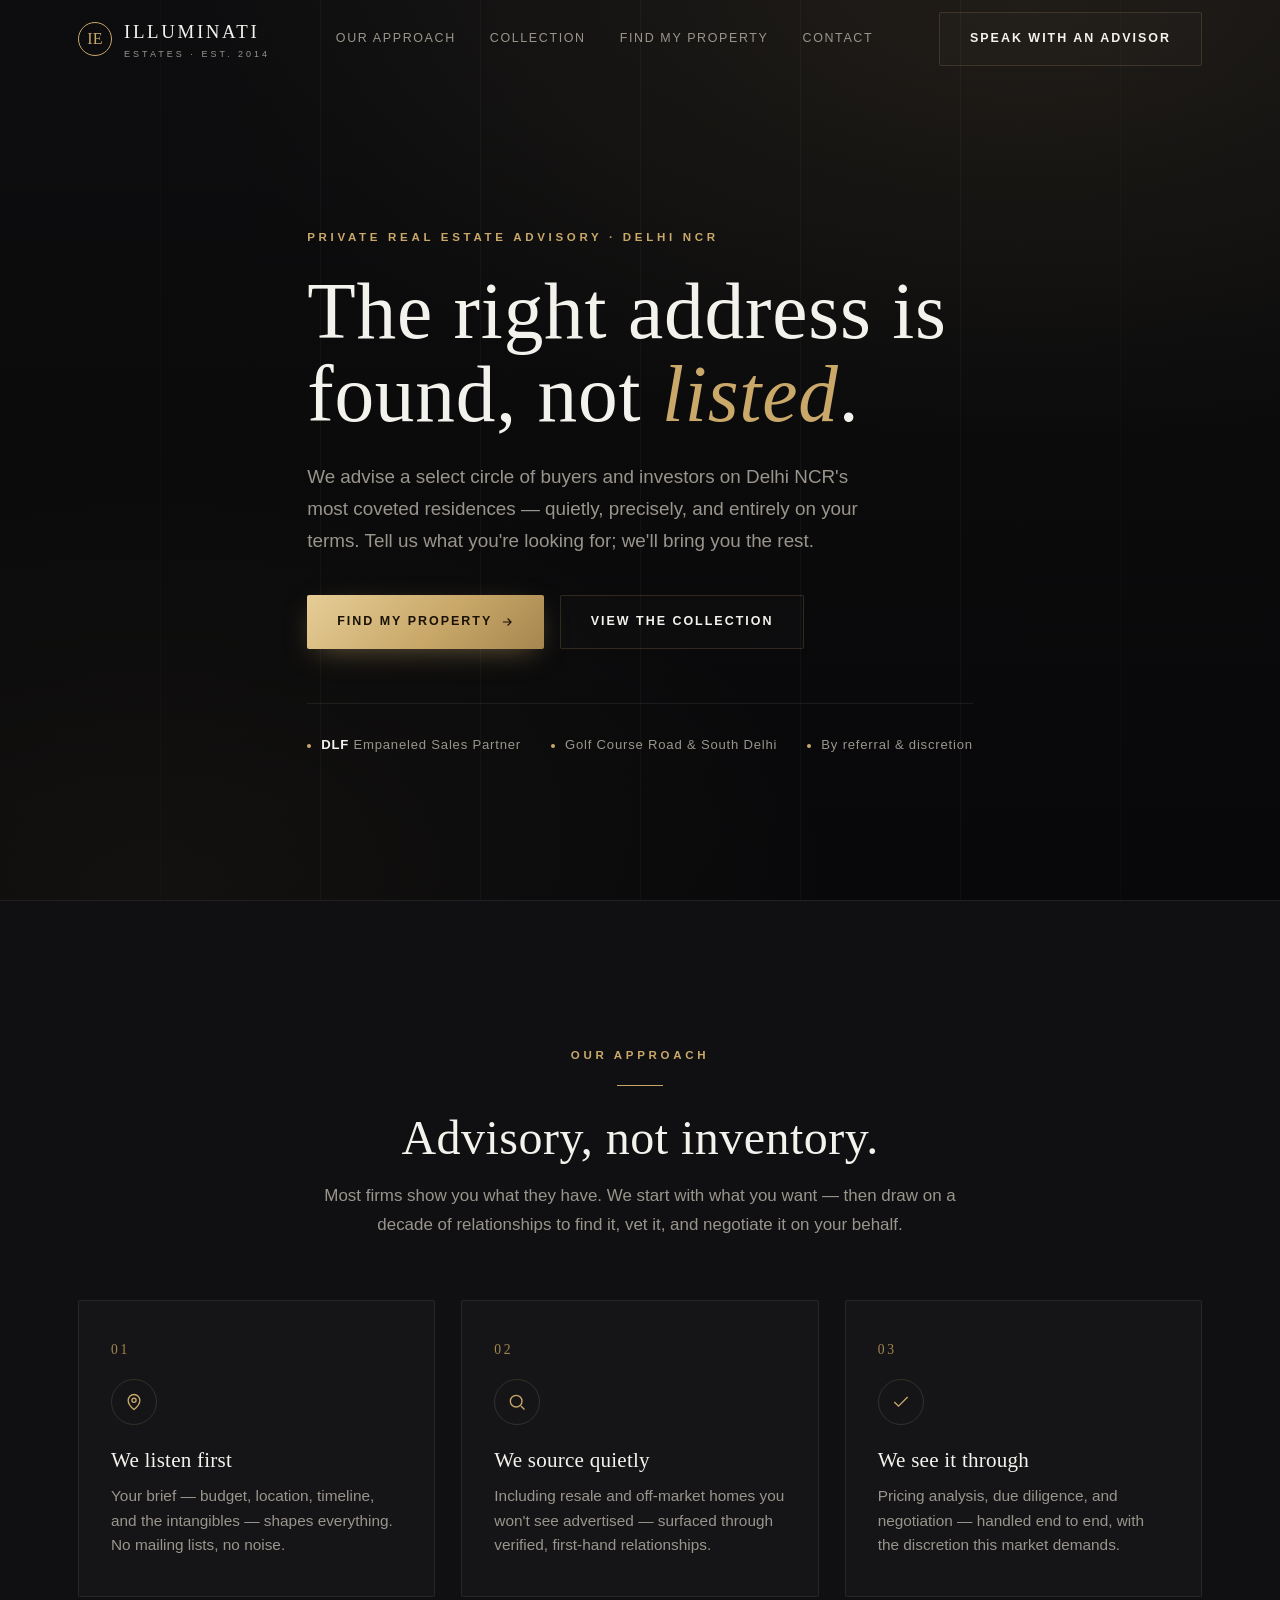
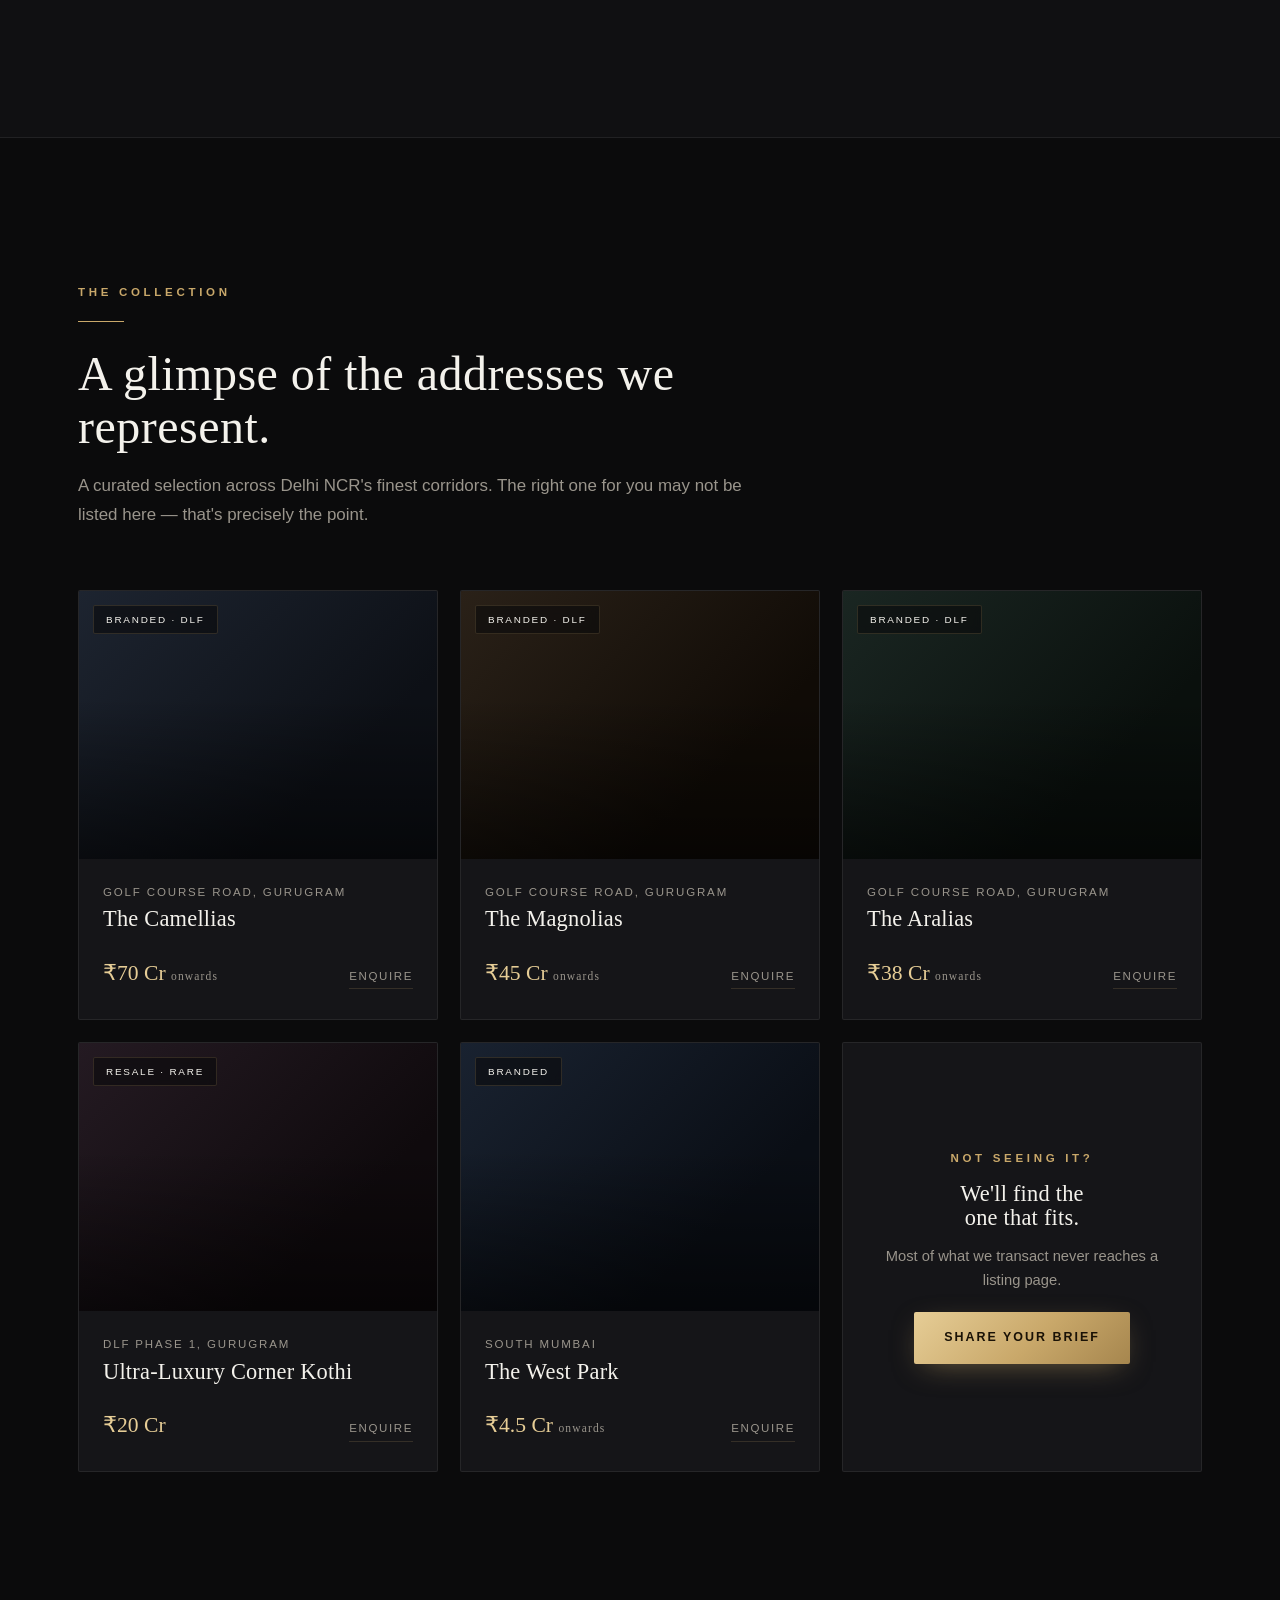
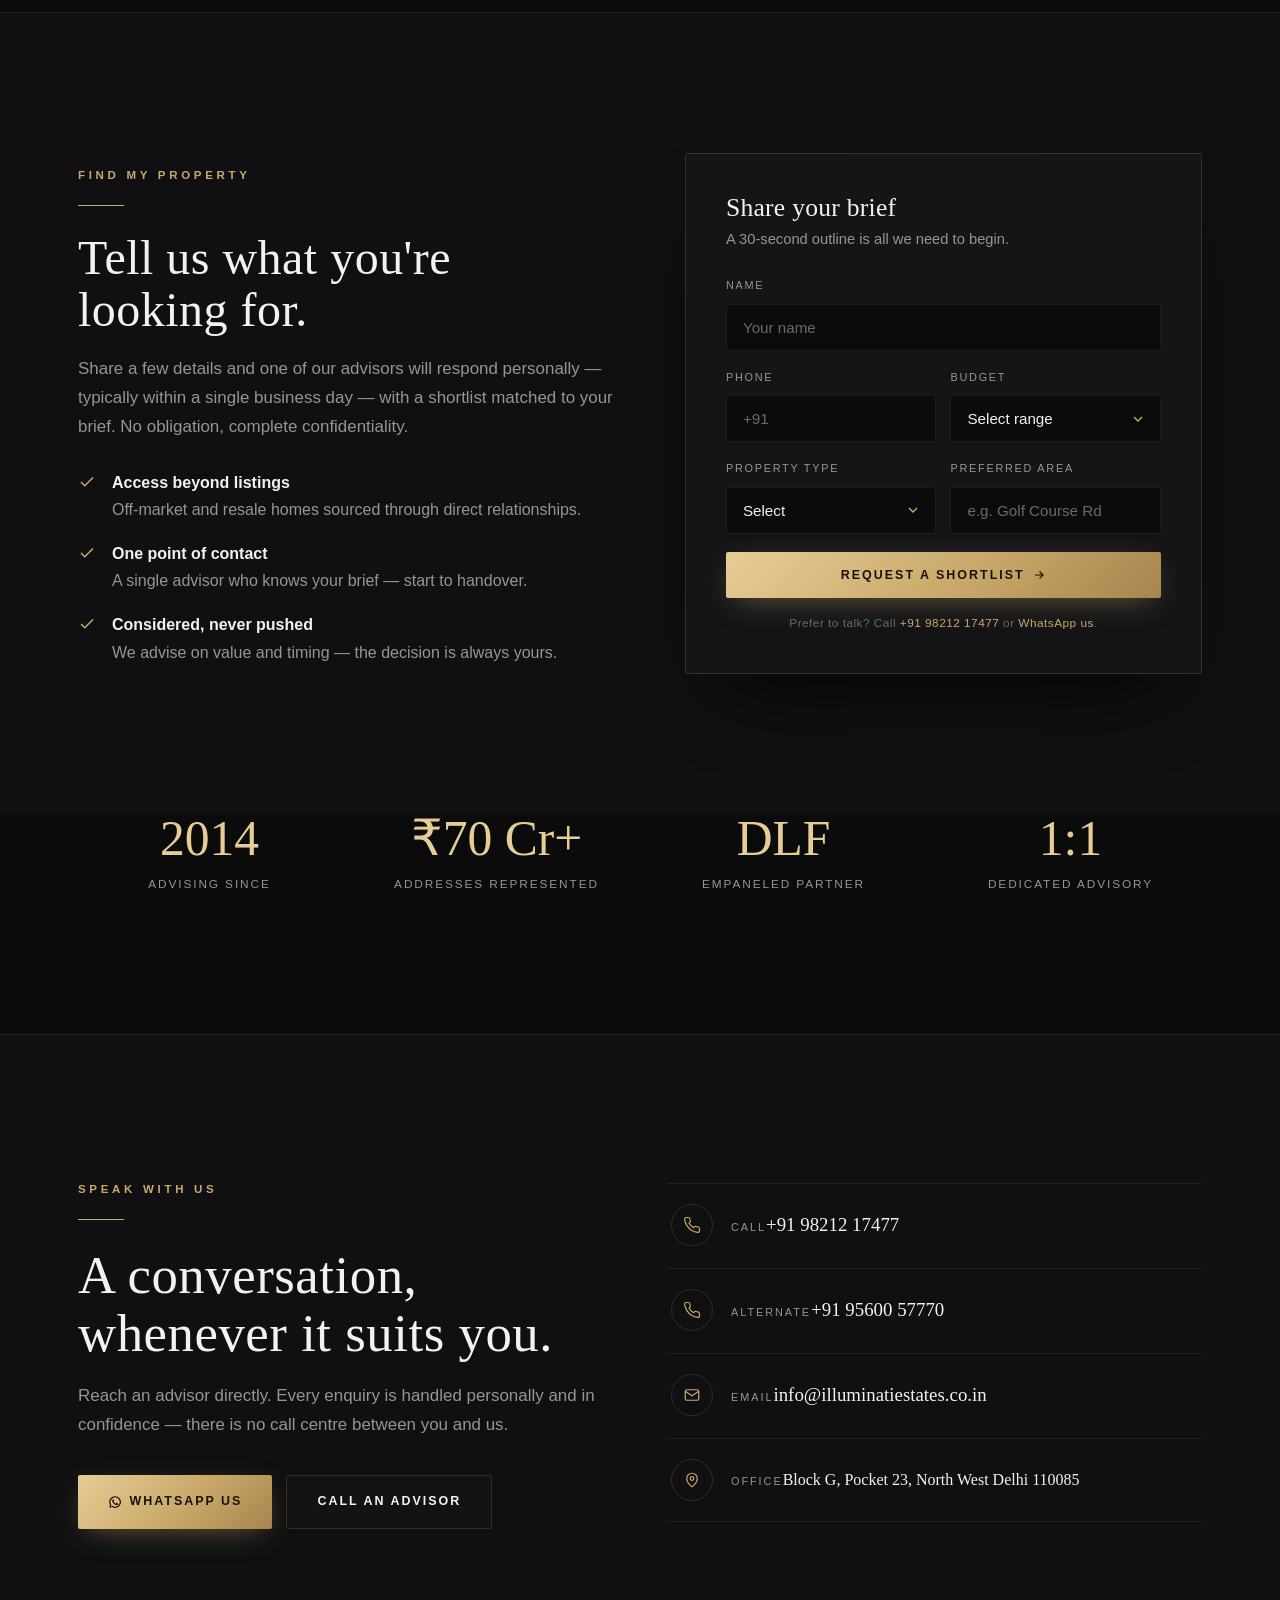
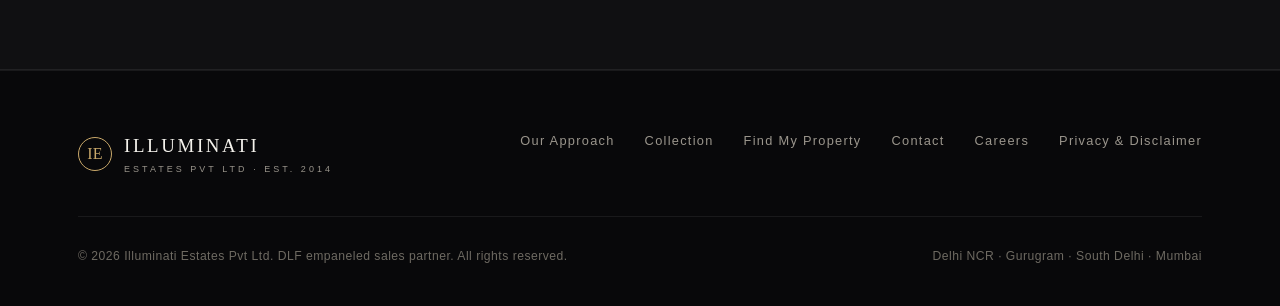
==== index.html @ c5c4e124 "Redesign: dark cinematic single-page site for Illuminati Estates Fast-loading static site (inlined C" ====
<!DOCTYPE html>
<html lang="en">
<head>
<meta charset="UTF-8" />
<meta name="viewport" content="width=device-width, initial-scale=1.0" />
<title>Illuminati Estates — Luxury Real Estate Advisory, Delhi NCR</title>
<meta name="description" content="A discreet, relationship-led advisory for Delhi NCR's finest addresses. We find the right property for a select few — Golf Course Road, DLF Magnolias, Camellias, Aralias and beyond." />
<meta name="theme-color" content="#0B0B0C" />

<!-- ============================================================
     PERFORMANCE NOTES
     - All CSS is inlined below: zero render-blocking requests.
     - No web fonts: an elegant system serif/sans stack loads instantly.
     - No image files: cinematic visuals are pure CSS gradients.
       Swap these for optimised .webp photos later if desired.
     - ~3kb of progressive-enhancement JS at the very end.
     ============================================================ -->

<style>
  /* ---------- Design tokens ---------- */
  :root{
    --bg:#0B0B0C;
    --bg-2:#101012;
    --surface:#151518;
    --surface-2:#1B1B1F;
    --line:rgba(201,168,106,.18);
    --line-soft:rgba(255,255,255,.07);
    --gold:#C9A86A;
    --gold-bright:#E6CD96;
    --gold-deep:#A6864E;
    --ink:#F4F2EC;
    --muted:#9A958C;
    --muted-2:#6E6A62;
    --serif:"Iowan Old Style","Palatino Linotype","Book Antiqua",Palatino,Georgia,"Times New Roman",serif;
    --sans:-apple-system,BlinkMacSystemFont,"Segoe UI",Roboto,Helvetica,Arial,sans-serif;
    --max:1180px;
    --r:2px;
  }

  /* ---------- Reset ---------- */
  *,*::before,*::after{box-sizing:border-box;margin:0;padding:0}
  html{scroll-behavior:smooth}
  body{
    background:var(--bg);
    color:var(--ink);
    font-family:var(--sans);
    font-size:16px;
    line-height:1.6;
    -webkit-font-smoothing:antialiased;
    text-rendering:optimizeLegibility;
    overflow-x:hidden;
  }
  img{max-width:100%;display:block}
  a{color:inherit;text-decoration:none}
  button{font-family:inherit;cursor:pointer;border:none;background:none;color:inherit}
  ::selection{background:var(--gold);color:#000}

  /* ---------- Typography ---------- */
  h1,h2,h3,.serif{font-family:var(--serif);font-weight:400;letter-spacing:.01em;line-height:1.1}
  .eyebrow{
    font-family:var(--sans);
    font-size:.72rem;
    letter-spacing:.32em;
    text-transform:uppercase;
    color:var(--gold);
    font-weight:600;
  }
  .lede{color:var(--muted);font-size:1.06rem;line-height:1.7}

  /* ---------- Layout ---------- */
  .wrap{max-width:var(--max);margin:0 auto;padding:0 28px}
  section{position:relative}
  .pad{padding:clamp(72px,11vw,140px) 0}
  .center{text-align:center}
  .divider{width:46px;height:1px;background:var(--gold);margin:18px 0 26px}
  .center .divider{margin-left:auto;margin-right:auto}

  /* ---------- Buttons ---------- */
  .btn{
    display:inline-flex;align-items:center;gap:.6em;
    font-family:var(--sans);font-size:.78rem;font-weight:600;
    letter-spacing:.16em;text-transform:uppercase;
    padding:16px 30px;border-radius:var(--r);
    transition:transform .25s ease,background .25s ease,color .25s ease,border-color .25s ease,box-shadow .25s ease;
    white-space:nowrap;
  }
  .btn svg{width:14px;height:14px;flex:none}
  .btn-primary{
    background:linear-gradient(135deg,var(--gold-bright),var(--gold) 55%,var(--gold-deep));
    color:#1A1206;
    box-shadow:0 8px 30px -10px rgba(201,168,106,.55);
  }
  .btn-primary:hover{transform:translateY(-2px);box-shadow:0 14px 38px -10px rgba(201,168,106,.7)}
  .btn-ghost{
    color:var(--ink);border:1px solid var(--line);
    background:rgba(255,255,255,.015);
  }
  .btn-ghost:hover{border-color:var(--gold);color:var(--gold-bright);transform:translateY(-2px)}
  .btn-block{width:100%;justify-content:center}

  /* ---------- Header ---------- */
  header{
    position:fixed;top:0;left:0;right:0;z-index:50;
    transition:background .35s ease,border-color .35s ease,backdrop-filter .35s;
    border-bottom:1px solid transparent;
  }
  header.scrolled{
    background:rgba(11,11,12,.82);
    backdrop-filter:saturate(140%) blur(14px);
    -webkit-backdrop-filter:saturate(140%) blur(14px);
    border-bottom:1px solid var(--line-soft);
  }
  .nav{display:flex;align-items:center;justify-content:space-between;height:78px}
  .brand{display:flex;align-items:center;gap:12px;letter-spacing:.02em}
  .brand .mark{
    width:34px;height:34px;border:1px solid var(--gold);
    display:grid;place-items:center;border-radius:50%;
    font-family:var(--serif);color:var(--gold);font-size:1rem;flex:none;
  }
  .brand b{font-family:var(--serif);font-weight:400;font-size:1.18rem;letter-spacing:.14em}
  .brand small{display:block;font-family:var(--sans);font-size:.56rem;letter-spacing:.34em;color:var(--muted);text-transform:uppercase}
  .nav-links{display:flex;align-items:center;gap:34px}
  .nav-links a{
    font-size:.78rem;letter-spacing:.13em;text-transform:uppercase;color:var(--muted);
    transition:color .2s;position:relative;
  }
  .nav-links a:hover{color:var(--ink)}
  .nav-links a::after{content:"";position:absolute;left:0;bottom:-6px;height:1px;width:0;background:var(--gold);transition:width .25s}
  .nav-links a:hover::after{width:100%}
  .nav-cta{display:flex;align-items:center;gap:18px}
  .burger{display:none;width:30px;height:20px;position:relative}
  .burger span{position:absolute;left:0;height:1.5px;width:100%;background:var(--ink);transition:.3s}
  .burger span:nth-child(1){top:0}
  .burger span:nth-child(2){top:9px}
  .burger span:nth-child(3){top:18px}
  body.menu-open .burger span:nth-child(1){top:9px;transform:rotate(45deg)}
  body.menu-open .burger span:nth-child(2){opacity:0}
  body.menu-open .burger span:nth-child(3){top:9px;transform:rotate(-45deg)}

  /* ---------- Hero ---------- */
  .hero{
    min-height:100vh;display:flex;align-items:center;
    padding-top:78px;position:relative;overflow:hidden;
  }
  .hero-bg{
    position:absolute;inset:0;z-index:0;
    background:
      radial-gradient(120% 90% at 80% 0%,rgba(201,168,106,.10),transparent 55%),
      radial-gradient(90% 80% at 12% 100%,rgba(201,168,106,.06),transparent 60%),
      linear-gradient(180deg,#0d0d0f 0%,#0b0b0c 45%,#08080a 100%);
  }
  /* faint architectural line texture */
  .hero-bg::after{
    content:"";position:absolute;inset:0;opacity:.5;
    background-image:linear-gradient(90deg,var(--line-soft) 1px,transparent 1px);
    background-size:min(20vw,160px) 100%;
    -webkit-mask-image:linear-gradient(90deg,transparent,#000 25%,#000 75%,transparent);
            mask-image:linear-gradient(90deg,transparent,#000 25%,#000 75%,transparent);
  }
  .hero-inner{position:relative;z-index:1;max-width:840px}
  .hero h1{
    font-size:clamp(2.7rem,6.2vw,5.1rem);
    line-height:1.04;margin:22px 0 0;
  }
  .hero h1 em{font-style:italic;color:var(--gold)}
  .hero .lede{margin:26px 0 38px;max-width:560px;font-size:clamp(1rem,1.6vw,1.18rem)}
  .hero-actions{display:flex;gap:16px;flex-wrap:wrap}
  .hero-trust{
    display:flex;gap:30px;flex-wrap:wrap;align-items:center;
    margin-top:54px;padding-top:30px;border-top:1px solid var(--line-soft);
    color:var(--muted);font-size:.82rem;letter-spacing:.06em;
  }
  .hero-trust b{color:var(--ink);font-weight:600}
  .hero-trust .dot{width:4px;height:4px;border-radius:50%;background:var(--gold);display:inline-block;margin-right:10px;vertical-align:middle}

  /* ---------- Section heading ---------- */
  .head{max-width:680px;margin-bottom:60px}
  .center.head{margin-left:auto;margin-right:auto}
  .head h2{font-size:clamp(2rem,4vw,3rem);margin-top:14px}
  .head .lede{margin-top:18px}

  /* ---------- Approach ---------- */
  .approach{background:var(--bg-2);border-top:1px solid var(--line-soft);border-bottom:1px solid var(--line-soft)}
  .grid-3{display:grid;grid-template-columns:repeat(3,1fr);gap:26px}
  .card{
    background:var(--surface);border:1px solid var(--line-soft);
    border-radius:var(--r);padding:38px 32px;
    transition:transform .35s ease,border-color .35s ease,background .35s ease;
  }
  .card:hover{transform:translateY(-4px);border-color:var(--line);background:var(--surface-2)}
  .card .ico{
    width:46px;height:46px;border:1px solid var(--line);border-radius:50%;
    display:grid;place-items:center;color:var(--gold);margin-bottom:24px;
  }
  .card .ico svg{width:20px;height:20px}
  .card h3{font-size:1.32rem;margin-bottom:12px}
  .card p{color:var(--muted);font-size:.96rem}
  .card .step{font-family:var(--serif);font-size:.85rem;color:var(--gold-deep);letter-spacing:.2em;display:block;margin-bottom:18px}

  /* ---------- Featured properties ---------- */
  .grid-props{display:grid;grid-template-columns:repeat(3,1fr);gap:22px}
  .prop{
    position:relative;border:1px solid var(--line-soft);border-radius:var(--r);
    overflow:hidden;background:var(--surface);
    transition:transform .4s ease,border-color .4s ease,box-shadow .4s ease;
    display:flex;flex-direction:column;
  }
  .prop:hover{transform:translateY(-5px);border-color:var(--line);box-shadow:0 30px 60px -30px rgba(0,0,0,.8)}
  .prop-img{
    aspect-ratio:4/3;position:relative;overflow:hidden;
  }
  .prop-img .ph{position:absolute;inset:0;transition:transform .6s ease}
  .prop:hover .prop-img .ph{transform:scale(1.05)}
  /* distinct cinematic gradient per card */
  .ph-1{background:linear-gradient(135deg,#1d2430,#0d1016 70%),radial-gradient(circle at 70% 20%,rgba(201,168,106,.25),transparent 50%)}
  .ph-2{background:linear-gradient(135deg,#2a2118,#100b06 70%)}
  .ph-3{background:linear-gradient(135deg,#1a2622,#0a100d 70%)}
  .ph-4{background:linear-gradient(135deg,#241a22,#0f0a0d 70%)}
  .ph-5{background:linear-gradient(135deg,#192230,#0a0e15 70%)}
  .prop-img::after{
    content:"";position:absolute;inset:0;
    background:linear-gradient(180deg,transparent 40%,rgba(0,0,0,.55));
  }
  .prop-tag{
    position:absolute;top:14px;left:14px;z-index:2;
    font-size:.62rem;letter-spacing:.18em;text-transform:uppercase;
    color:var(--ink);background:rgba(11,11,12,.6);
    border:1px solid var(--line);padding:6px 12px;border-radius:var(--r);
    backdrop-filter:blur(4px);
  }
  .prop-body{padding:24px 24px 28px;display:flex;flex-direction:column;gap:6px;flex:1}
  .prop-loc{font-size:.72rem;letter-spacing:.16em;text-transform:uppercase;color:var(--muted)}
  .prop h3{font-size:1.4rem}
  .prop-price{margin-top:auto;padding-top:18px;display:flex;align-items:baseline;justify-content:space-between;gap:10px}
  .prop-price .amt{font-family:var(--serif);color:var(--gold-bright);font-size:1.35rem}
  .prop-price .amt span{font-size:.72rem;color:var(--muted);letter-spacing:.1em}
  .prop-price a{font-size:.72rem;letter-spacing:.14em;text-transform:uppercase;color:var(--muted);border-bottom:1px solid var(--line);padding-bottom:3px;transition:color .2s,border-color .2s}
  .prop-price a:hover{color:var(--gold-bright);border-color:var(--gold)}
  .props-foot{margin-top:48px;text-align:center}

  /* ---------- Bespoke / Find my property ---------- */
  .bespoke{background:var(--bg-2);border-top:1px solid var(--line-soft)}
  .bespoke-grid{display:grid;grid-template-columns:1.05fr 1fr;gap:64px;align-items:center}
  .bespoke ul{list-style:none;margin-top:28px;display:flex;flex-direction:column;gap:18px}
  .bespoke li{display:flex;gap:16px;align-items:flex-start;color:var(--muted)}
  .bespoke li b{color:var(--ink);font-weight:600;display:block;font-size:1rem;margin-bottom:2px}
  .bespoke li .tick{color:var(--gold);flex:none;margin-top:3px}
  .bespoke li .tick svg{width:18px;height:18px}

  .brief{
    background:var(--surface);border:1px solid var(--line);
    border-radius:var(--r);padding:40px;
    box-shadow:0 40px 80px -40px rgba(0,0,0,.9);
  }
  .brief h3{font-size:1.6rem;margin-bottom:6px}
  .brief p.sub{color:var(--muted);font-size:.92rem;margin-bottom:26px}
  .field{margin-bottom:18px}
  .field label{display:block;font-size:.68rem;letter-spacing:.16em;text-transform:uppercase;color:var(--muted);margin-bottom:9px}
  .field input,.field select{
    width:100%;background:var(--bg);border:1px solid var(--line-soft);
    border-radius:var(--r);padding:14px 16px;color:var(--ink);font-family:var(--sans);font-size:.95rem;
    transition:border-color .2s,background .2s;
  }
  .field input::placeholder{color:var(--muted-2)}
  .field input:focus,.field select:focus{outline:none;border-color:var(--gold);background:var(--bg-2)}
  .field select{appearance:none;background-image:url("data:image/svg+xml,%3Csvg xmlns='http://www.w3.org/2000/svg' width='12' height='12' viewBox='0 0 12 12'%3E%3Cpath d='M2 4l4 4 4-4' stroke='%23C9A86A' stroke-width='1.4' fill='none'/%3E%3C/svg%3E");background-repeat:no-repeat;background-position:right 16px center}
  .field-row{display:grid;grid-template-columns:1fr 1fr;gap:14px}
  .brief .fine{font-size:.74rem;color:var(--muted-2);margin-top:16px;text-align:center;letter-spacing:.04em}

  /* ---------- Stats strip ---------- */
  .stats{display:grid;grid-template-columns:repeat(4,1fr);gap:24px;text-align:center}
  .stat .n{font-family:var(--serif);font-size:clamp(2.2rem,4vw,3.1rem);color:var(--gold-bright);line-height:1}
  .stat .l{display:block;margin-top:12px;font-size:.74rem;letter-spacing:.16em;text-transform:uppercase;color:var(--muted)}

  /* ---------- Contact ---------- */
  .contact-grid{display:grid;grid-template-columns:1fr 1fr;gap:54px;align-items:center}
  .contact h2{font-size:clamp(2.1rem,4.4vw,3.3rem);margin-top:14px}
  .contact .lede{margin:20px 0 34px}
  .ch-list{display:flex;flex-direction:column;gap:2px}
  .ch{
    display:flex;align-items:center;gap:18px;padding:20px 4px;
    border-top:1px solid var(--line-soft);transition:padding .25s;
  }
  .ch:last-child{border-bottom:1px solid var(--line-soft)}
  .ch:hover{padding-left:12px}
  .ch .ci{width:42px;height:42px;border:1px solid var(--line);border-radius:50%;display:grid;place-items:center;color:var(--gold);flex:none}
  .ch .ci svg{width:18px;height:18px}
  .ch .lbl{font-size:.68rem;letter-spacing:.18em;text-transform:uppercase;color:var(--muted)}
  .ch .val{font-family:var(--serif);font-size:1.18rem;color:var(--ink)}
  .ch:hover .val{color:var(--gold-bright)}
  .contact-actions{display:flex;gap:14px;flex-wrap:wrap;margin-top:36px}

  /* ---------- Footer ---------- */
  footer{background:#08080a;border-top:1px solid var(--line-soft);padding:60px 0 40px}
  .foot-top{display:flex;justify-content:space-between;gap:40px;flex-wrap:wrap;padding-bottom:40px;border-bottom:1px solid var(--line-soft)}
  .foot-links{display:flex;gap:30px;flex-wrap:wrap}
  .foot-links a{font-size:.8rem;letter-spacing:.1em;color:var(--muted);transition:color .2s}
  .foot-links a:hover{color:var(--gold-bright)}
  .foot-bottom{display:flex;justify-content:space-between;gap:20px;flex-wrap:wrap;margin-top:30px;color:var(--muted-2);font-size:.76rem;letter-spacing:.04em}
  .foot-bottom a:hover{color:var(--gold)}

  /* ---------- Reveal animation (progressive enhancement) ---------- */
  .reveal{opacity:0;transform:translateY(22px);transition:opacity .8s ease,transform .8s ease}
  .reveal.in{opacity:1;transform:none}
  @media (prefers-reduced-motion:reduce){
    .reveal{opacity:1;transform:none;transition:none}
    html{scroll-behavior:auto}
  }

  /* ---------- Mobile nav panel ---------- */
  .mobile-panel{
    position:fixed;inset:0;z-index:45;background:rgba(8,8,10,.97);
    backdrop-filter:blur(10px);display:flex;flex-direction:column;
    justify-content:center;align-items:center;gap:8px;
    opacity:0;pointer-events:none;transition:opacity .3s;
  }
  body.menu-open .mobile-panel{opacity:1;pointer-events:auto}
  .mobile-panel a{font-family:var(--serif);font-size:1.7rem;color:var(--ink);padding:12px}
  .mobile-panel a:hover{color:var(--gold-bright)}
  .mobile-panel .btn{margin-top:20px}

  /* ---------- Responsive ---------- */
  @media (max-width:960px){
    .grid-3{grid-template-columns:1fr 1fr}
    .grid-props{grid-template-columns:1fr 1fr}
    .bespoke-grid{grid-template-columns:1fr;gap:44px}
    .contact-grid{grid-template-columns:1fr;gap:40px}
    .stats{grid-template-columns:1fr 1fr;gap:40px 24px}
  }
  @media (max-width:680px){
    .nav-links{display:none}
    .nav-cta .btn-ghost{display:none}
    .burger{display:block}
    .grid-3{grid-template-columns:1fr}
    .grid-props{grid-template-columns:1fr}
    .field-row{grid-template-columns:1fr}
    .brief{padding:30px 24px}
    .wrap{padding:0 22px}
    .hero-trust{gap:14px 26px}
  }
</style>
</head>
<body>

<!-- ===================== HEADER ===================== -->
<header id="site-header">
  <div class="wrap nav">
    <a href="#top" class="brand" aria-label="Illuminati Estates home">
      <span class="mark serif">IE</span>
      <span>
        <b>ILLUMINATI</b>
        <small>Estates · Est. 2014</small>
      </span>
    </a>

    <nav class="nav-links" aria-label="Primary">
      <a href="#approach">Our Approach</a>
      <a href="#properties">Collection</a>
      <a href="#bespoke">Find My Property</a>
      <a href="#contact">Contact</a>
    </nav>

    <div class="nav-cta">
      <!-- HYPERLINK LATER: phone -->
      <a href="tel:+919821217477" class="btn btn-ghost">Speak with an Advisor</a>
      <button class="burger" id="burger" aria-label="Open menu" aria-expanded="false">
        <span></span><span></span><span></span>
      </button>
    </div>
  </div>
</header>

<!-- ===================== MOBILE NAV ===================== -->
<div class="mobile-panel" id="mobilePanel">
  <a href="#approach">Our Approach</a>
  <a href="#properties">Collection</a>
  <a href="#bespoke">Find My Property</a>
  <a href="#contact">Contact</a>
  <a href="tel:+919821217477" class="btn btn-primary">Speak with an Advisor</a>
</div>

<!-- ===================== HERO ===================== -->
<section class="hero" id="top">
  <div class="hero-bg" aria-hidden="true"></div>
  <div class="wrap">
    <div class="hero-inner">
      <span class="eyebrow">Private Real Estate Advisory · Delhi NCR</span>
      <h1>The right address is<br>found, not <em>listed</em>.</h1>
      <p class="lede">
        We advise a select circle of buyers and investors on Delhi NCR's most
        coveted residences — quietly, precisely, and entirely on your terms.
        Tell us what you're looking for; we'll bring you the rest.
      </p>
      <div class="hero-actions">
        <!-- HYPERLINK LATER -->
        <a href="#bespoke" class="btn btn-primary">
          Find My Property
          <svg viewBox="0 0 24 24" fill="none" stroke="currentColor" stroke-width="2"><path d="M5 12h14M13 6l6 6-6 6"/></svg>
        </a>
        <a href="#properties" class="btn btn-ghost">View the Collection</a>
      </div>

      <div class="hero-trust">
        <span><span class="dot"></span><b>DLF</b> Empaneled Sales Partner</span>
        <span><span class="dot"></span>Golf Course Road &amp; South Delhi</span>
        <span><span class="dot"></span>By referral &amp; discretion</span>
      </div>
    </div>
  </div>
</section>

<!-- ===================== APPROACH ===================== -->
<section class="approach pad" id="approach">
  <div class="wrap">
    <div class="head center reveal">
      <span class="eyebrow">Our Approach</span>
      <div class="divider"></div>
      <h2>Advisory, not inventory.</h2>
      <p class="lede">
        Most firms show you what they have. We start with what you want — then
        draw on a decade of relationships to find it, vet it, and negotiate it
        on your behalf.
      </p>
    </div>

    <div class="grid-3">
      <article class="card reveal">
        <span class="step">01</span>
        <div class="ico" aria-hidden="true">
          <svg viewBox="0 0 24 24" fill="none" stroke="currentColor" stroke-width="1.6"><path d="M12 21s-7-5.2-7-11a7 7 0 0114 0c0 5.8-7 11-7 11z"/><circle cx="12" cy="10" r="2.5"/></svg>
        </div>
        <h3>We listen first</h3>
        <p>Your brief — budget, location, timeline, and the intangibles — shapes everything. No mailing lists, no noise.</p>
      </article>

      <article class="card reveal">
        <span class="step">02</span>
        <div class="ico" aria-hidden="true">
          <svg viewBox="0 0 24 24" fill="none" stroke="currentColor" stroke-width="1.6"><circle cx="11" cy="11" r="7"/><path d="M21 21l-4.3-4.3"/></svg>
        </div>
        <h3>We source quietly</h3>
        <p>Including resale and off-market homes you won't see advertised — surfaced through verified, first-hand relationships.</p>
      </article>

      <article class="card reveal">
        <span class="step">03</span>
        <div class="ico" aria-hidden="true">
          <svg viewBox="0 0 24 24" fill="none" stroke="currentColor" stroke-width="1.6"><path d="M20 6L9 17l-5-5"/></svg>
        </div>
        <h3>We see it through</h3>
        <p>Pricing analysis, due diligence, and negotiation — handled end to end, with the discretion this market demands.</p>
      </article>
    </div>
  </div>
</section>

<!-- ===================== FEATURED PROPERTIES ===================== -->
<section class="pad" id="properties">
  <div class="wrap">
    <div class="head reveal">
      <span class="eyebrow">The Collection</span>
      <div class="divider"></div>
      <h2>A glimpse of the addresses we represent.</h2>
      <p class="lede">A curated selection across Delhi NCR's finest corridors. The right one for you may not be listed here — that's precisely the point.</p>
    </div>

    <div class="grid-props">
      <!-- Property 1 -->
      <article class="prop reveal">
        <div class="prop-img"><div class="ph ph-1"></div><span class="prop-tag">Branded · DLF</span></div>
        <div class="prop-body">
          <span class="prop-loc">Golf Course Road, Gurugram</span>
          <h3>The Camellias</h3>
          <div class="prop-price">
            <span class="amt">₹70 Cr <span>onwards</span></span>
            <a href="#bespoke">Enquire</a>
          </div>
        </div>
      </article>

      <!-- Property 2 -->
      <article class="prop reveal">
        <div class="prop-img"><div class="ph ph-2"></div><span class="prop-tag">Branded · DLF</span></div>
        <div class="prop-body">
          <span class="prop-loc">Golf Course Road, Gurugram</span>
          <h3>The Magnolias</h3>
          <div class="prop-price">
            <span class="amt">₹45 Cr <span>onwards</span></span>
            <a href="#bespoke">Enquire</a>
          </div>
        </div>
      </article>

      <!-- Property 3 -->
      <article class="prop reveal">
        <div class="prop-img"><div class="ph ph-3"></div><span class="prop-tag">Branded · DLF</span></div>
        <div class="prop-body">
          <span class="prop-loc">Golf Course Road, Gurugram</span>
          <h3>The Aralias</h3>
          <div class="prop-price">
            <span class="amt">₹38 Cr <span>onwards</span></span>
            <a href="#bespoke">Enquire</a>
          </div>
        </div>
      </article>

      <!-- Property 4 -->
      <article class="prop reveal">
        <div class="prop-img"><div class="ph ph-4"></div><span class="prop-tag">Resale · Rare</span></div>
        <div class="prop-body">
          <span class="prop-loc">DLF Phase 1, Gurugram</span>
          <h3>Ultra-Luxury Corner Kothi</h3>
          <div class="prop-price">
            <span class="amt">₹20 Cr</span>
            <a href="#bespoke">Enquire</a>
          </div>
        </div>
      </article>

      <!-- Property 5 -->
      <article class="prop reveal">
        <div class="prop-img"><div class="ph ph-5"></div><span class="prop-tag">Branded</span></div>
        <div class="prop-body">
          <span class="prop-loc">South Mumbai</span>
          <h3>The West Park</h3>
          <div class="prop-price">
            <span class="amt">₹4.5 Cr <span>onwards</span></span>
            <a href="#bespoke">Enquire</a>
          </div>
        </div>
      </article>

      <!-- Bespoke prompt card -->
      <article class="prop reveal" style="justify-content:center">
        <div class="prop-body" style="text-align:center;align-items:center;justify-content:center;gap:14px;padding:44px 28px">
          <span class="eyebrow">Not seeing it?</span>
          <h3 style="max-width:14ch">We'll find the one that fits.</h3>
          <p class="prop-loc" style="text-transform:none;letter-spacing:0;font-size:.92rem;color:var(--muted)">Most of what we transact never reaches a listing page.</p>
          <a href="#bespoke" class="btn btn-primary" style="margin-top:6px">Share Your Brief</a>
        </div>
      </article>
    </div>
  </div>
</section>

<!-- ===================== BESPOKE / FIND MY PROPERTY ===================== -->
<section class="bespoke pad" id="bespoke">
  <div class="wrap">
    <div class="bespoke-grid">
      <div class="reveal">
        <span class="eyebrow">Find My Property</span>
        <div class="divider"></div>
        <h2 style="font-size:clamp(2rem,4vw,3rem)">Tell us what you're<br>looking for.</h2>
        <p class="lede" style="margin-top:18px">
          Share a few details and one of our advisors will respond personally —
          typically within a single business day — with a shortlist matched to
          your brief. No obligation, complete confidentiality.
        </p>
        <ul>
          <li>
            <span class="tick" aria-hidden="true"><svg viewBox="0 0 24 24" fill="none" stroke="currentColor" stroke-width="2"><path d="M20 6L9 17l-5-5"/></svg></span>
            <span><b>Access beyond listings</b>Off-market and resale homes sourced through direct relationships.</span>
          </li>
          <li>
            <span class="tick" aria-hidden="true"><svg viewBox="0 0 24 24" fill="none" stroke="currentColor" stroke-width="2"><path d="M20 6L9 17l-5-5"/></svg></span>
            <span><b>One point of contact</b>A single advisor who knows your brief — start to handover.</span>
          </li>
          <li>
            <span class="tick" aria-hidden="true"><svg viewBox="0 0 24 24" fill="none" stroke="currentColor" stroke-width="2"><path d="M20 6L9 17l-5-5"/></svg></span>
            <span><b>Considered, never pushed</b>We advise on value and timing — the decision is always yours.</span>
          </li>
        </ul>
      </div>

      <!-- Brief form (UI only — wire up submission later) -->
      <form class="brief reveal" id="briefForm" onsubmit="return false;">
        <h3>Share your brief</h3>
        <p class="sub">A 30-second outline is all we need to begin.</p>

        <div class="field">
          <label for="f-name">Name</label>
          <input id="f-name" type="text" placeholder="Your name" autocomplete="name" />
        </div>

        <div class="field-row">
          <div class="field">
            <label for="f-phone">Phone</label>
            <input id="f-phone" type="tel" placeholder="+91" autocomplete="tel" />
          </div>
          <div class="field">
            <label for="f-budget">Budget</label>
            <select id="f-budget">
              <option value="" selected disabled>Select range</option>
              <option>Under ₹5 Cr</option>
              <option>₹5 – 15 Cr</option>
              <option>₹15 – 40 Cr</option>
              <option>₹40 Cr +</option>
            </select>
          </div>
        </div>

        <div class="field-row">
          <div class="field">
            <label for="f-type">Property type</label>
            <select id="f-type">
              <option value="" selected disabled>Select</option>
              <option>Apartment / Penthouse</option>
              <option>Villa / Kothi</option>
              <option>Golf course home</option>
              <option>Investment / Other</option>
            </select>
          </div>
          <div class="field">
            <label for="f-loc">Preferred area</label>
            <input id="f-loc" type="text" placeholder="e.g. Golf Course Rd" />
          </div>
        </div>

        <!-- HYPERLINK / WIRE-UP LATER: form submission or mailto -->
        <button type="submit" class="btn btn-primary btn-block">
          Request a Shortlist
          <svg viewBox="0 0 24 24" fill="none" stroke="currentColor" stroke-width="2"><path d="M5 12h14M13 6l6 6-6 6"/></svg>
        </button>
        <p class="fine">Prefer to talk? Call <a href="tel:+919821217477" style="color:var(--gold)">+91 98212 17477</a> or <a href="https://wa.me/919821217477" style="color:var(--gold)">WhatsApp us</a>.</p>
      </form>
    </div>
  </div>
</section>

<!-- ===================== STATS ===================== -->
<section class="pad" style="padding-top:0">
  <div class="wrap">
    <div class="stats">
      <div class="stat reveal"><span class="n">2014</span><span class="l">Advising since</span></div>
      <div class="stat reveal"><span class="n">₹70 Cr+</span><span class="l">Addresses represented</span></div>
      <div class="stat reveal"><span class="n">DLF</span><span class="l">Empaneled partner</span></div>
      <div class="stat reveal"><span class="n">1:1</span><span class="l">Dedicated advisory</span></div>
    </div>
  </div>
</section>

<!-- ===================== CONTACT ===================== -->
<section class="contact approach pad" id="contact">
  <div class="wrap">
    <div class="contact-grid">
      <div class="reveal">
        <span class="eyebrow">Speak With Us</span>
        <div class="divider"></div>
        <h2>A conversation, whenever it suits you.</h2>
        <p class="lede">
          Reach an advisor directly. Every enquiry is handled personally and in
          confidence — there is no call centre between you and us.
        </p>
        <div class="contact-actions">
          <!-- HYPERLINK LATER -->
          <a href="https://wa.me/919821217477" class="btn btn-primary">
            <svg viewBox="0 0 24 24" fill="currentColor"><path d="M12 2a10 10 0 00-8.6 15l-1.3 4.7 4.8-1.3A10 10 0 1012 2zm0 18a8 8 0 01-4-1.1l-.3-.2-2.8.7.7-2.8-.2-.3A8 8 0 1112 20zm4.4-5.8c-.2-.1-1.4-.7-1.6-.8s-.4-.1-.5.1-.6.8-.8.9-.3.2-.5.1a6.5 6.5 0 01-1.9-1.2 7.2 7.2 0 01-1.3-1.7c-.1-.2 0-.4.1-.5l.4-.4.2-.4v-.4l-.7-1.7c-.2-.5-.4-.4-.5-.4h-.5a.9.9 0 00-.7.3 2.8 2.8 0 00-.9 2.1 4.9 4.9 0 001 2.6 11 11 0 004.3 3.8c.6.3 1.1.4 1.5.5a3.5 3.5 0 001.6.1c.5-.1 1.4-.6 1.6-1.1s.2-1 .1-1.1z"/></svg>
            WhatsApp Us
          </a>
          <a href="tel:+919821217477" class="btn btn-ghost">Call an Advisor</a>
        </div>
      </div>

      <div class="ch-list reveal">
        <!-- HYPERLINK LATER -->
        <a class="ch" href="tel:+919821217477">
          <span class="ci" aria-hidden="true"><svg viewBox="0 0 24 24" fill="none" stroke="currentColor" stroke-width="1.6"><path d="M22 16.9v3a2 2 0 01-2.2 2 19.8 19.8 0 01-8.6-3 19.5 19.5 0 01-6-6 19.8 19.8 0 01-3-8.6A2 2 0 014.1 2h3a2 2 0 012 1.7c.1.9.3 1.8.6 2.7a2 2 0 01-.5 2.1L8.1 9.6a16 16 0 006 6l1.1-1.1a2 2 0 012.1-.5c.9.3 1.8.5 2.7.6a2 2 0 011.7 2z"/></svg></span>
          <span><span class="lbl">Call</span><span class="val">+91 98212 17477</span></span>
        </a>
        <a class="ch" href="tel:+919560057770">
          <span class="ci" aria-hidden="true"><svg viewBox="0 0 24 24" fill="none" stroke="currentColor" stroke-width="1.6"><path d="M22 16.9v3a2 2 0 01-2.2 2 19.8 19.8 0 01-8.6-3 19.5 19.5 0 01-6-6 19.8 19.8 0 01-3-8.6A2 2 0 014.1 2h3a2 2 0 012 1.7c.1.9.3 1.8.6 2.7a2 2 0 01-.5 2.1L8.1 9.6a16 16 0 006 6l1.1-1.1a2 2 0 012.1-.5c.9.3 1.8.5 2.7.6a2 2 0 011.7 2z"/></svg></span>
          <span><span class="lbl">Alternate</span><span class="val">+91 95600 57770</span></span>
        </a>
        <a class="ch" href="mailto:info@illuminatiestates.co.in">
          <span class="ci" aria-hidden="true"><svg viewBox="0 0 24 24" fill="none" stroke="currentColor" stroke-width="1.6"><rect x="3" y="5" width="18" height="14" rx="2"/><path d="M3 7l9 6 9-6"/></svg></span>
          <span><span class="lbl">Email</span><span class="val">info@illuminatiestates.co.in</span></span>
        </a>
        <div class="ch">
          <span class="ci" aria-hidden="true"><svg viewBox="0 0 24 24" fill="none" stroke="currentColor" stroke-width="1.6"><path d="M12 21s-7-5.2-7-11a7 7 0 0114 0c0 5.8-7 11-7 11z"/><circle cx="12" cy="10" r="2.5"/></svg></span>
          <span><span class="lbl">Office</span><span class="val" style="font-size:1rem;line-height:1.5">Block G, Pocket 23, North West Delhi 110085</span></span>
        </div>
      </div>
    </div>
  </div>
</section>

<!-- ===================== FOOTER ===================== -->
<footer>
  <div class="wrap">
    <div class="foot-top">
      <a href="#top" class="brand">
        <span class="mark serif">IE</span>
        <span><b>ILLUMINATI</b><small>Estates Pvt Ltd · Est. 2014</small></span>
      </a>
      <nav class="foot-links" aria-label="Footer">
        <a href="#approach">Our Approach</a>
        <a href="#properties">Collection</a>
        <a href="#bespoke">Find My Property</a>
        <a href="#contact">Contact</a>
        <a href="#">Careers</a>
        <a href="#">Privacy &amp; Disclaimer</a>
      </nav>
    </div>
    <div class="foot-bottom">
      <span>© 2026 Illuminati Estates Pvt Ltd. DLF empaneled sales partner. All rights reserved.</span>
      <span>Delhi NCR · Gurugram · South Delhi · Mumbai</span>
    </div>
  </div>
</footer>

<!-- ===================== PROGRESSIVE-ENHANCEMENT JS (~tiny) ===================== -->
<script>
  // Sticky header background on scroll
  var header = document.getElementById('site-header');
  var onScroll = function(){
    if (window.scrollY > 24) header.classList.add('scrolled');
    else header.classList.remove('scrolled');
  };
  window.addEventListener('scroll', onScroll, {passive:true});
  onScroll();

  // Mobile menu toggle
  var burger = document.getElementById('burger');
  var panel = document.getElementById('mobilePanel');
  var toggle = function(open){
    document.body.classList.toggle('menu-open', open);
    burger.setAttribute('aria-expanded', open ? 'true' : 'false');
  };
  burger.addEventListener('click', function(){
    toggle(!document.body.classList.contains('menu-open'));
  });
  panel.addEventListener('click', function(e){
    if (e.target.tagName === 'A') toggle(false);
  });

  // Reveal on scroll
  if ('IntersectionObserver' in window) {
    var io = new IntersectionObserver(function(entries){
      entries.forEach(function(en){
        if (en.isIntersecting){ en.target.classList.add('in'); io.unobserve(en.target); }
      });
    }, {threshold:0.12, rootMargin:'0px 0px -40px 0px'});
    document.querySelectorAll('.reveal').forEach(function(el){ io.observe(el); });
  } else {
    document.querySelectorAll('.reveal').forEach(function(el){ el.classList.add('in'); });
  }
</script>
</body>
</html>
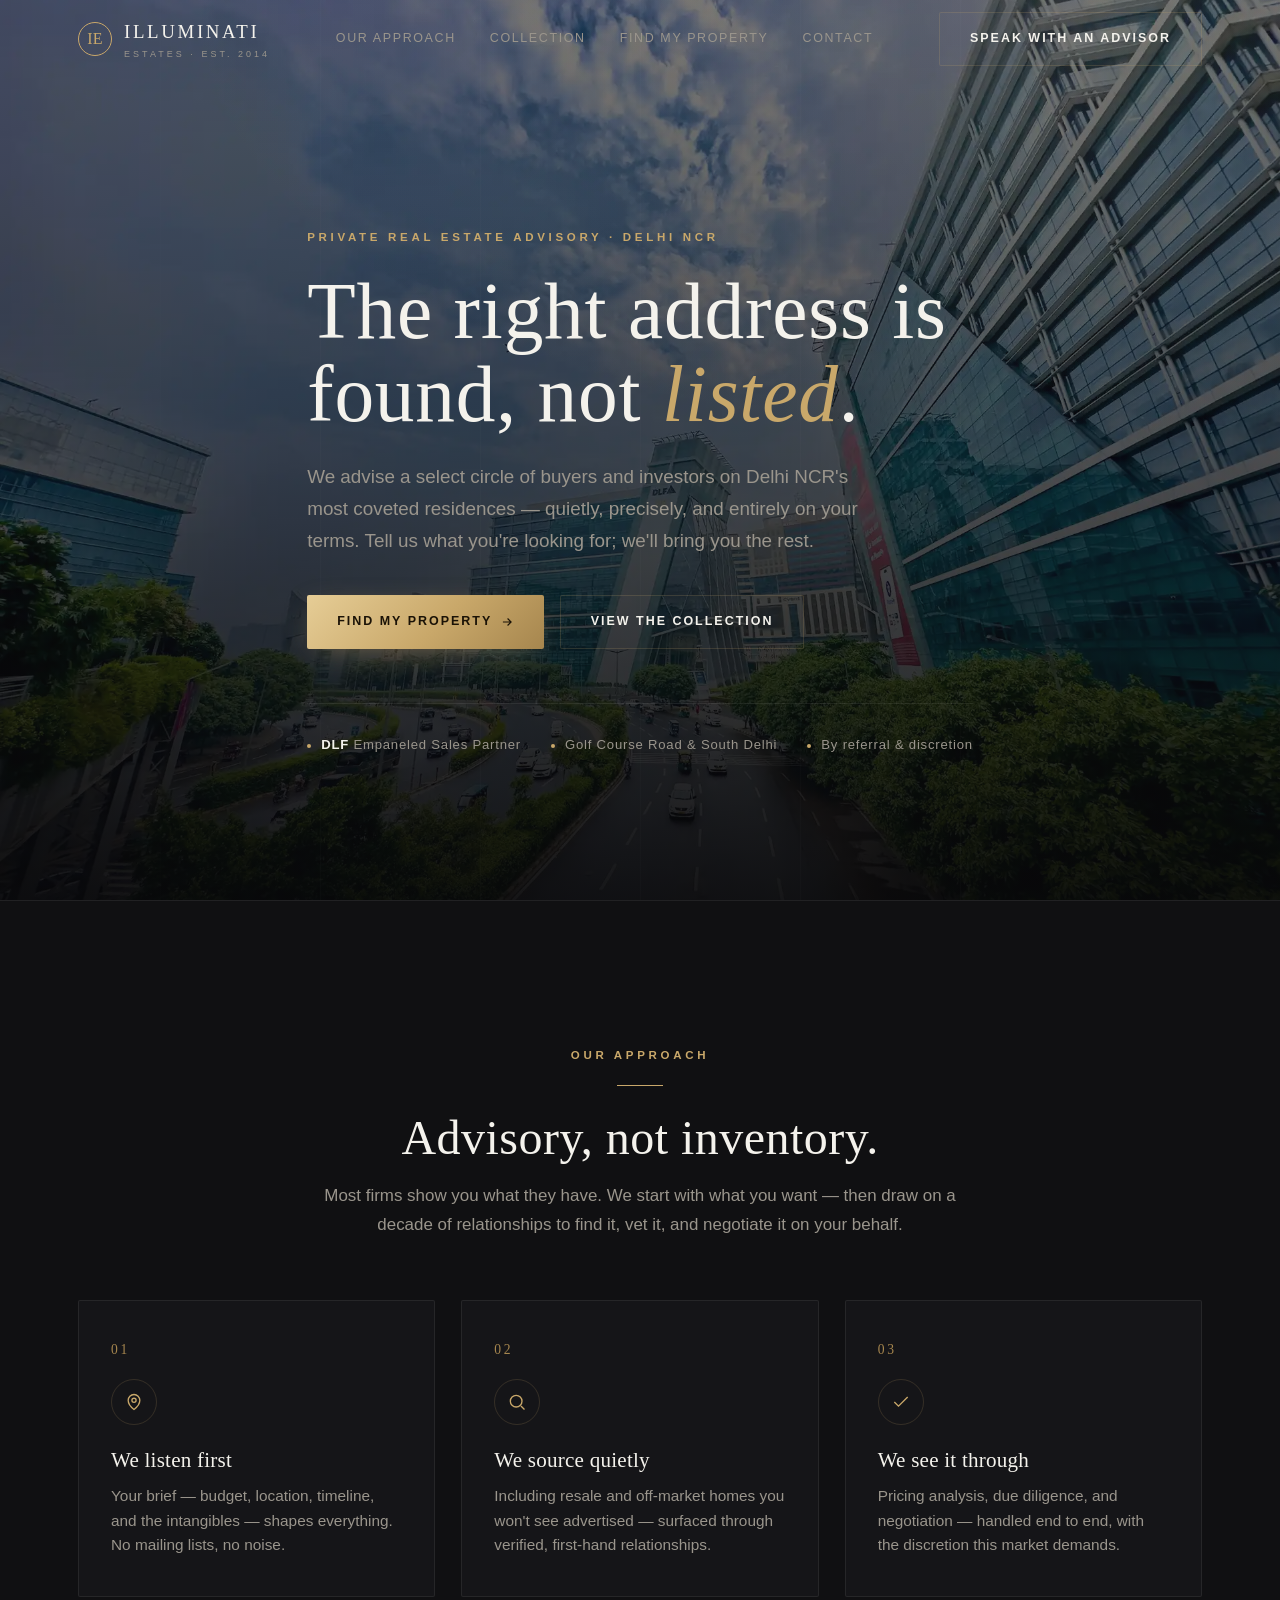
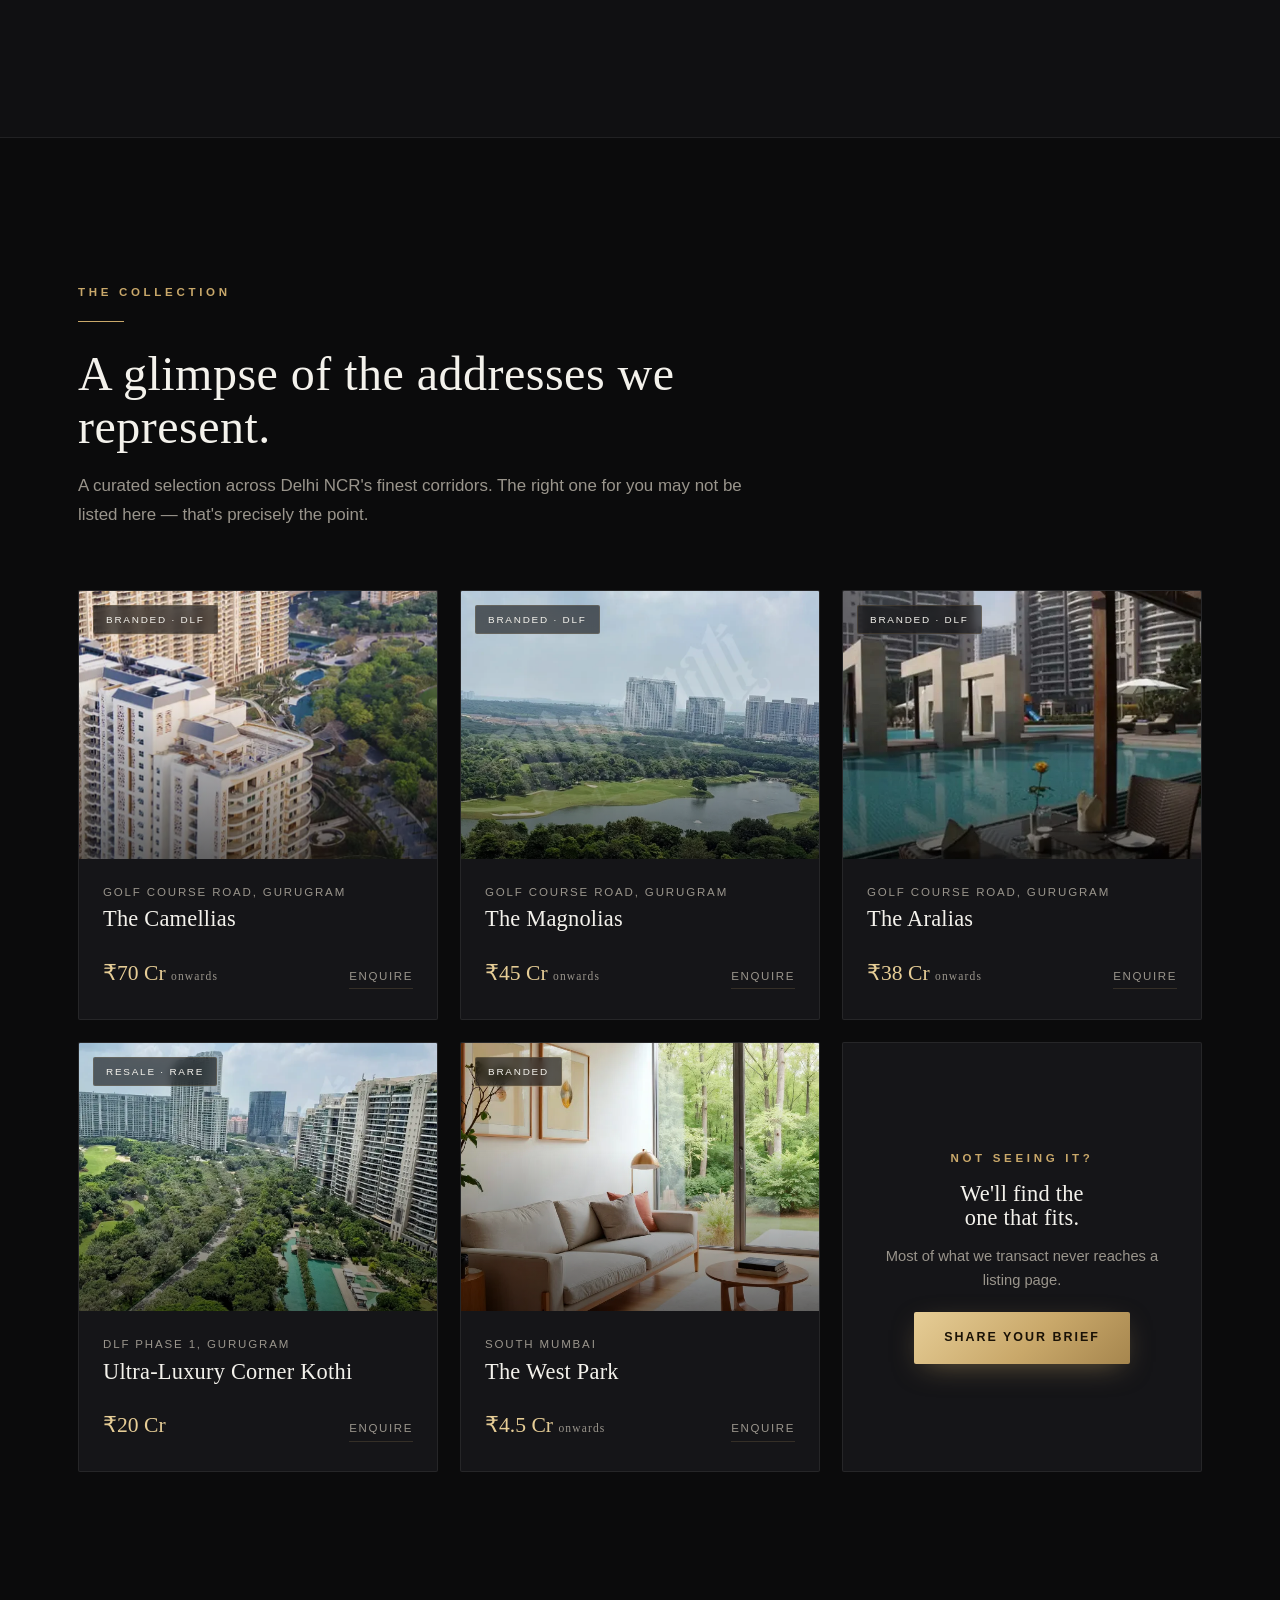
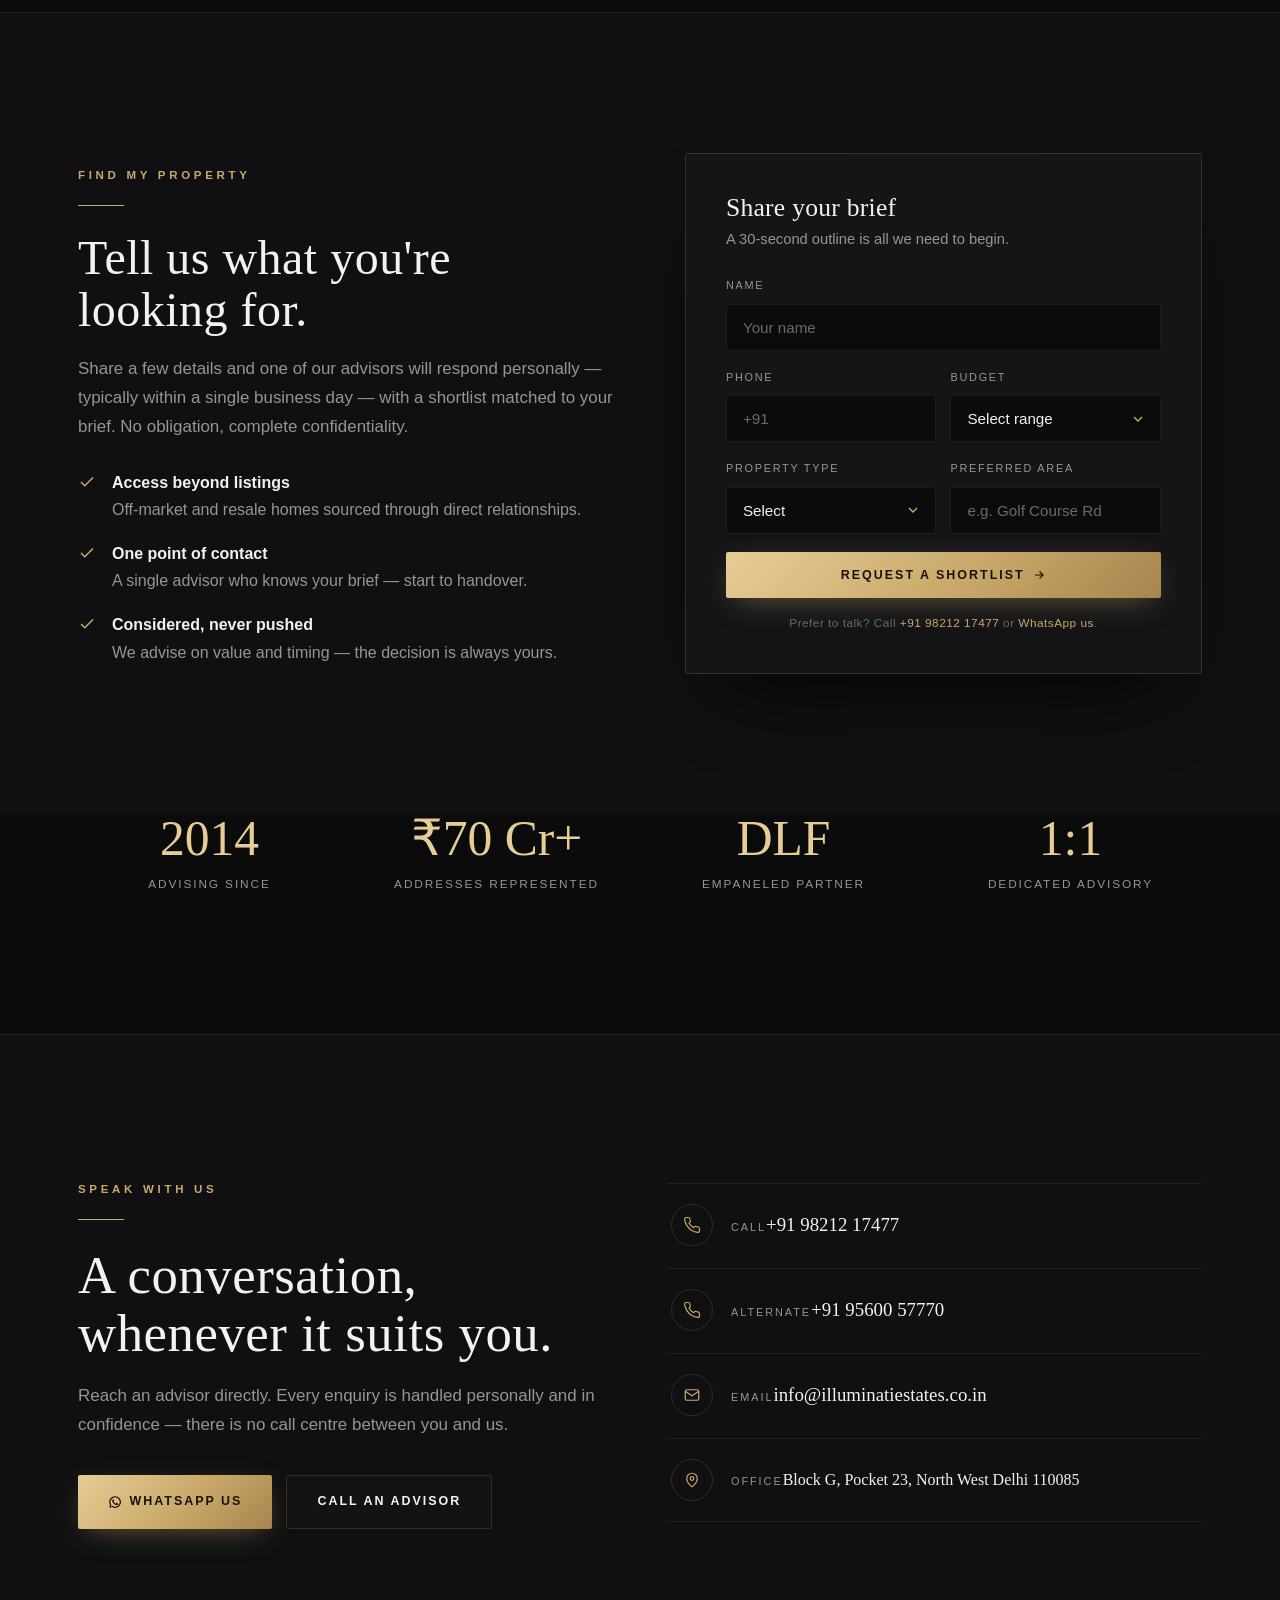
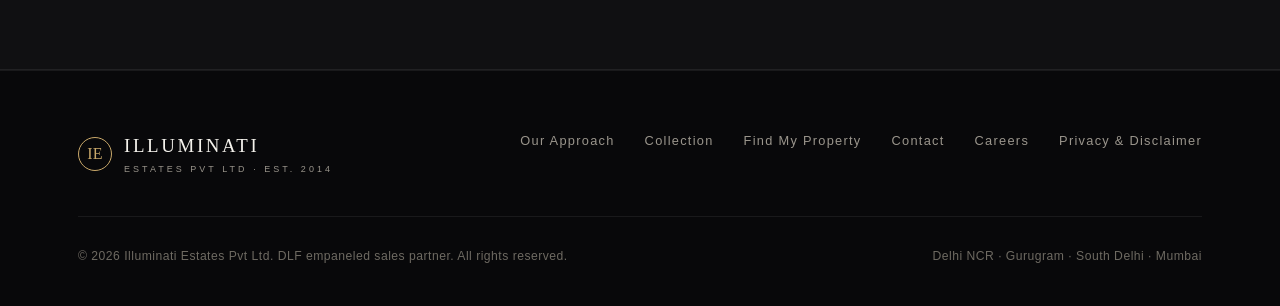
==== commit ffef5499: "Integrate real site imagery: hero photo + property card photos - Hero now uses home-hero-bg.webp beh" ====
--- a/index.html
+++ b/index.html
@@ -7,12 +7,25 @@
 <meta name="description" content="A discreet, relationship-led advisory for Delhi NCR's finest addresses. We find the right property for a select few — Golf Course Road, DLF Magnolias, Camellias, Aralias and beyond." />
 <meta name="theme-color" content="#0B0B0C" />
 
+<!-- Favicons -->
+<link rel="icon" type="image/png" href="assets/img/favicon.png" />
+<link rel="apple-touch-icon" href="assets/img/apple-touch-icon.png" />
+
+<!-- Preload the hero image for a fast LCP -->
+<link rel="preload" as="image" href="assets/img/hero/home-hero-bg.webp" fetchpriority="high" />
+
+<!-- Social preview -->
+<meta property="og:title" content="Illuminati Estates — Private Luxury Realty, Delhi NCR" />
+<meta property="og:description" content="A discreet, relationship-led advisory for Delhi NCR's finest addresses. We find the right property for a select few." />
+<meta property="og:image" content="assets/img/hero/home-hero-bg.webp" />
+<meta property="og:type" content="website" />
+
 <!-- ============================================================
      PERFORMANCE NOTES
      - All CSS is inlined below: zero render-blocking requests.
      - No web fonts: an elegant system serif/sans stack loads instantly.
-     - No image files: cinematic visuals are pure CSS gradients.
-       Swap these for optimised .webp photos later if desired.
+     - Imagery: optimised .webp photos (hero preloaded; cards lazy-loaded).
+       CSS gradients remain as graceful fallbacks behind each image.
      - ~3kb of progressive-enhancement JS at the very end.
      ============================================================ -->
 
@@ -143,15 +156,22 @@
     padding-top:78px;position:relative;overflow:hidden;
   }
   .hero-bg{
+    position:absolute;inset:0;z-index:0;overflow:hidden;background:#08080a;
+  }
+  .hero-bg img{
     position:absolute;inset:0;z-index:0;
+    width:100%;height:100%;object-fit:cover;object-position:center 30%;
+  }
+  /* darkening + gold-tinted overlay so the headline stays legible */
+  .hero-bg::before{
+    content:"";position:absolute;inset:0;z-index:1;
     background:
-      radial-gradient(120% 90% at 80% 0%,rgba(201,168,106,.10),transparent 55%),
-      radial-gradient(90% 80% at 12% 100%,rgba(201,168,106,.06),transparent 60%),
-      linear-gradient(180deg,#0d0d0f 0%,#0b0b0c 45%,#08080a 100%);
-  }
-  /* faint architectural line texture */
+      radial-gradient(120% 90% at 80% 0%,rgba(201,168,106,.12),transparent 55%),
+      linear-gradient(180deg,rgba(8,8,10,.55) 0%,rgba(9,9,11,.7) 50%,rgba(8,8,10,.94) 100%);
+  }
+  /* faint architectural line texture over the photo */
   .hero-bg::after{
-    content:"";position:absolute;inset:0;opacity:.5;
+    content:"";position:absolute;inset:0;z-index:2;opacity:.22;
     background-image:linear-gradient(90deg,var(--line-soft) 1px,transparent 1px);
     background-size:min(20vw,160px) 100%;
     -webkit-mask-image:linear-gradient(90deg,transparent,#000 25%,#000 75%,transparent);
@@ -211,6 +231,7 @@
   }
   .prop-img .ph{position:absolute;inset:0;transition:transform .6s ease}
   .prop:hover .prop-img .ph{transform:scale(1.05)}
+  img.ph{width:100%;height:100%;object-fit:cover}
   /* distinct cinematic gradient per card */
   .ph-1{background:linear-gradient(135deg,#1d2430,#0d1016 70%),radial-gradient(circle at 70% 20%,rgba(201,168,106,.25),transparent 50%)}
   .ph-2{background:linear-gradient(135deg,#2a2118,#100b06 70%)}
@@ -381,7 +402,9 @@
 
 <!-- ===================== HERO ===================== -->
 <section class="hero" id="top">
-  <div class="hero-bg" aria-hidden="true"></div>
+  <div class="hero-bg" aria-hidden="true">
+    <img src="assets/img/hero/home-hero-bg.webp" alt="" width="1915" height="1436" fetchpriority="high" decoding="async" />
+  </div>
   <div class="wrap">
     <div class="hero-inner">
       <span class="eyebrow">Private Real Estate Advisory · Delhi NCR</span>
@@ -467,7 +490,7 @@
     <div class="grid-props">
       <!-- Property 1 -->
       <article class="prop reveal">
-        <div class="prop-img"><div class="ph ph-1"></div><span class="prop-tag">Branded · DLF</span></div>
+        <div class="prop-img"><img class="ph ph-1" src="uploads/properties/dlf-the-camellias/dlf-the-camellias-001.webp" alt="DLF The Camellias, Golf Course Road, Gurugram" loading="lazy" decoding="async" /><span class="prop-tag">Branded · DLF</span></div>
         <div class="prop-body">
           <span class="prop-loc">Golf Course Road, Gurugram</span>
           <h3>The Camellias</h3>
@@ -480,7 +503,7 @@
 
       <!-- Property 2 -->
       <article class="prop reveal">
-        <div class="prop-img"><div class="ph ph-2"></div><span class="prop-tag">Branded · DLF</span></div>
+        <div class="prop-img"><img class="ph ph-2" src="uploads/properties/dlf-magnolias/dlf-magnolias-001.webp" alt="DLF The Magnolias, Golf Course Road, Gurugram" loading="lazy" decoding="async" /><span class="prop-tag">Branded · DLF</span></div>
         <div class="prop-body">
           <span class="prop-loc">Golf Course Road, Gurugram</span>
           <h3>The Magnolias</h3>
@@ -493,7 +516,7 @@
 
       <!-- Property 3 -->
       <article class="prop reveal">
-        <div class="prop-img"><div class="ph ph-3"></div><span class="prop-tag">Branded · DLF</span></div>
+        <div class="prop-img"><img class="ph ph-3" src="uploads/properties/dlf-aralias/dlf-aralias-001.webp" alt="DLF The Aralias, Golf Course Road, Gurugram" loading="lazy" decoding="async" /><span class="prop-tag">Branded · DLF</span></div>
         <div class="prop-body">
           <span class="prop-loc">Golf Course Road, Gurugram</span>
           <h3>The Aralias</h3>
@@ -506,7 +529,7 @@
 
       <!-- Property 4 -->
       <article class="prop reveal">
-        <div class="prop-img"><div class="ph ph-4"></div><span class="prop-tag">Resale · Rare</span></div>
+        <div class="prop-img"><img class="ph ph-4" src="assets/img/real-estate/property-exterior-7.webp" alt="Ultra-luxury corner kothi, DLF Phase 1, Gurugram" loading="lazy" decoding="async" /><span class="prop-tag">Resale · Rare</span></div>
         <div class="prop-body">
           <span class="prop-loc">DLF Phase 1, Gurugram</span>
           <h3>Ultra-Luxury Corner Kothi</h3>
@@ -519,7 +542,7 @@
 
       <!-- Property 5 -->
       <article class="prop reveal">
-        <div class="prop-img"><div class="ph ph-5"></div><span class="prop-tag">Branded</span></div>
+        <div class="prop-img"><img class="ph ph-5" src="uploads/properties/the-west-park/the-west-park-001.webp" alt="The West Park residence, South Mumbai" loading="lazy" decoding="async" /><span class="prop-tag">Branded</span></div>
         <div class="prop-body">
           <span class="prop-loc">South Mumbai</span>
           <h3>The West Park</h3>
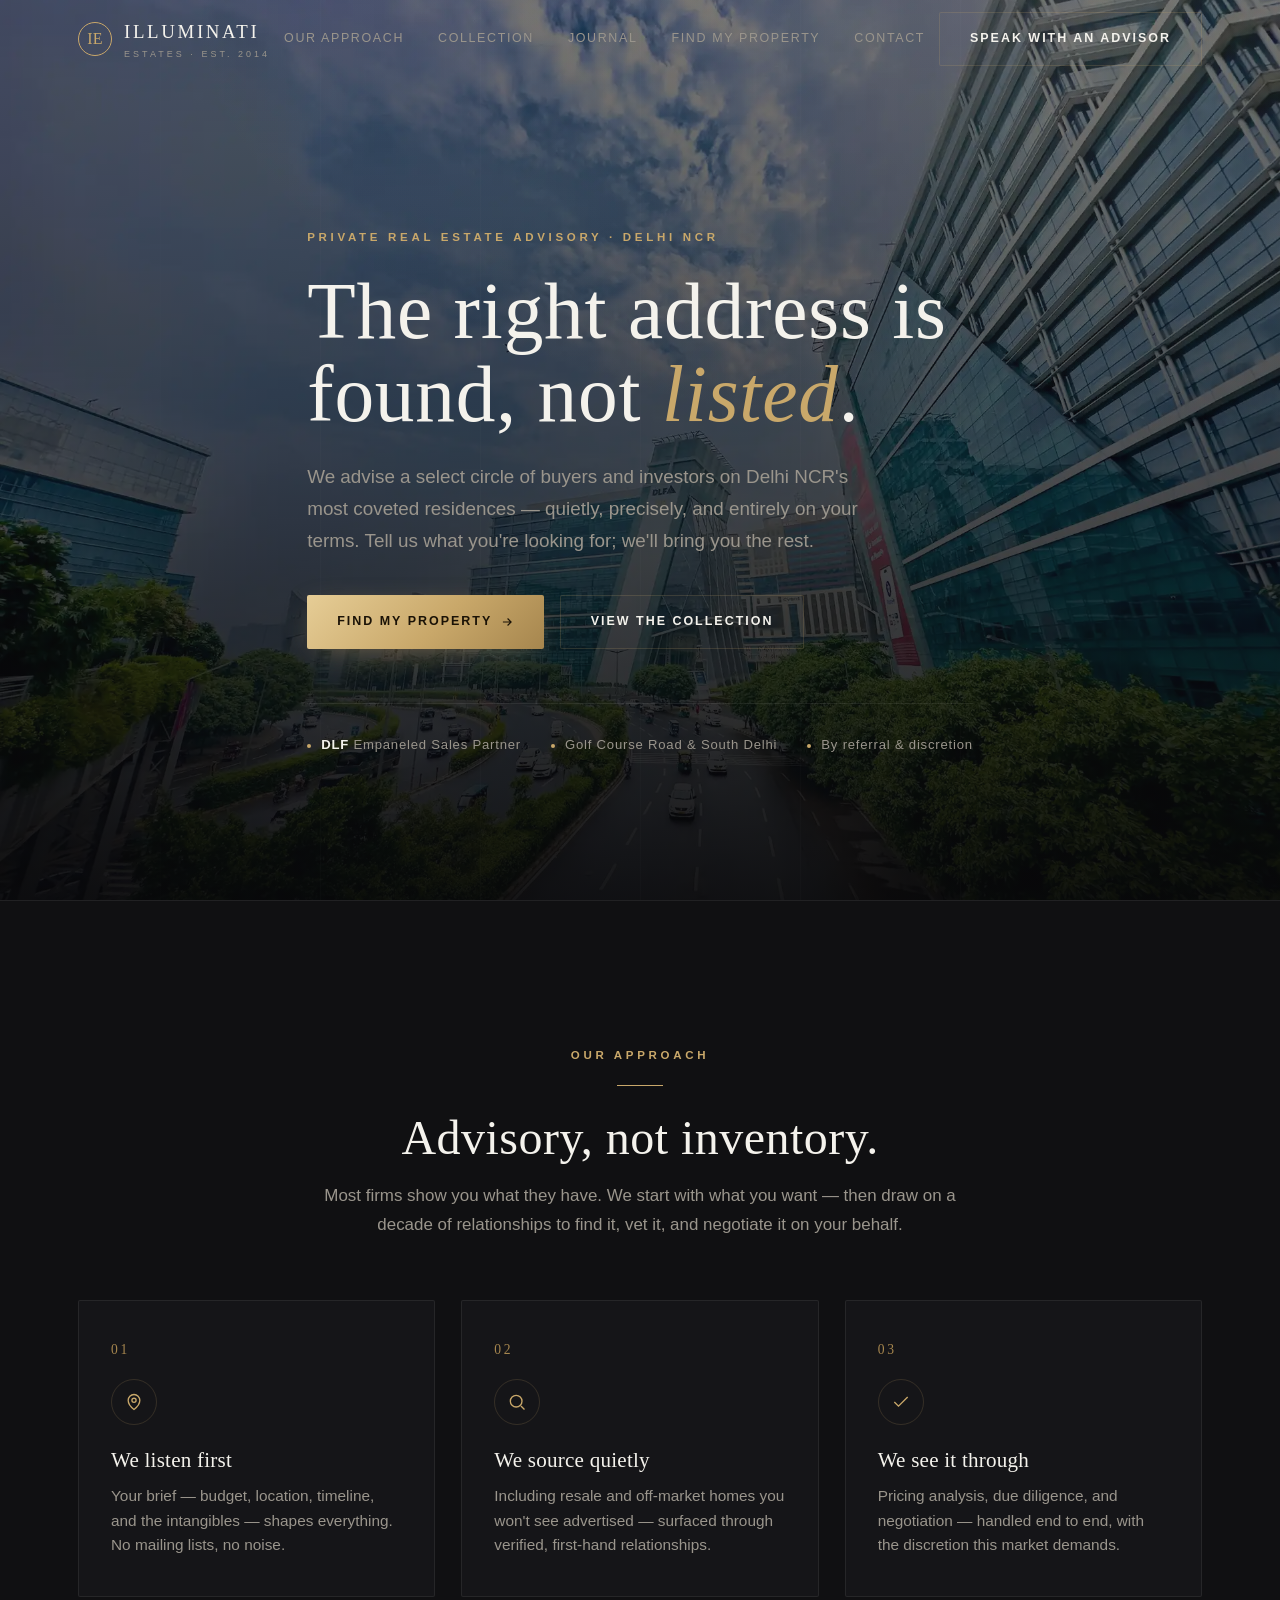
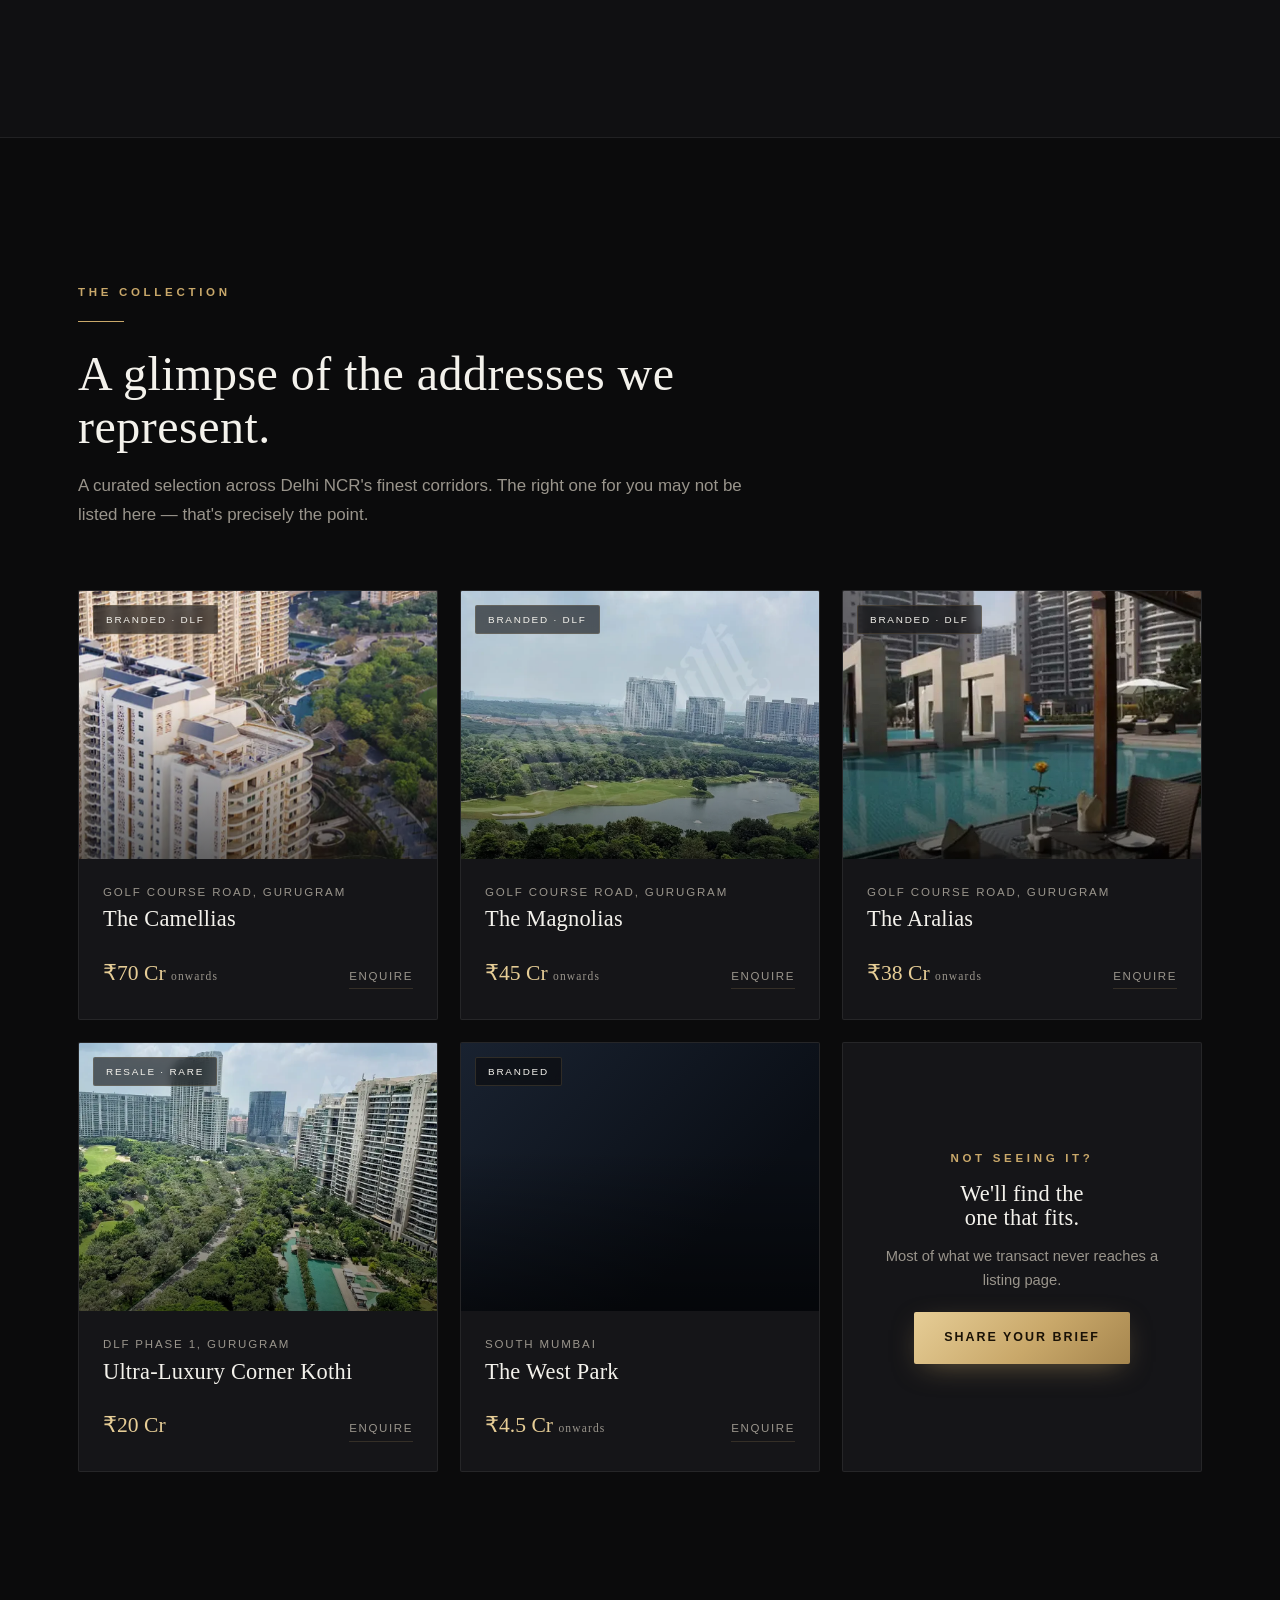
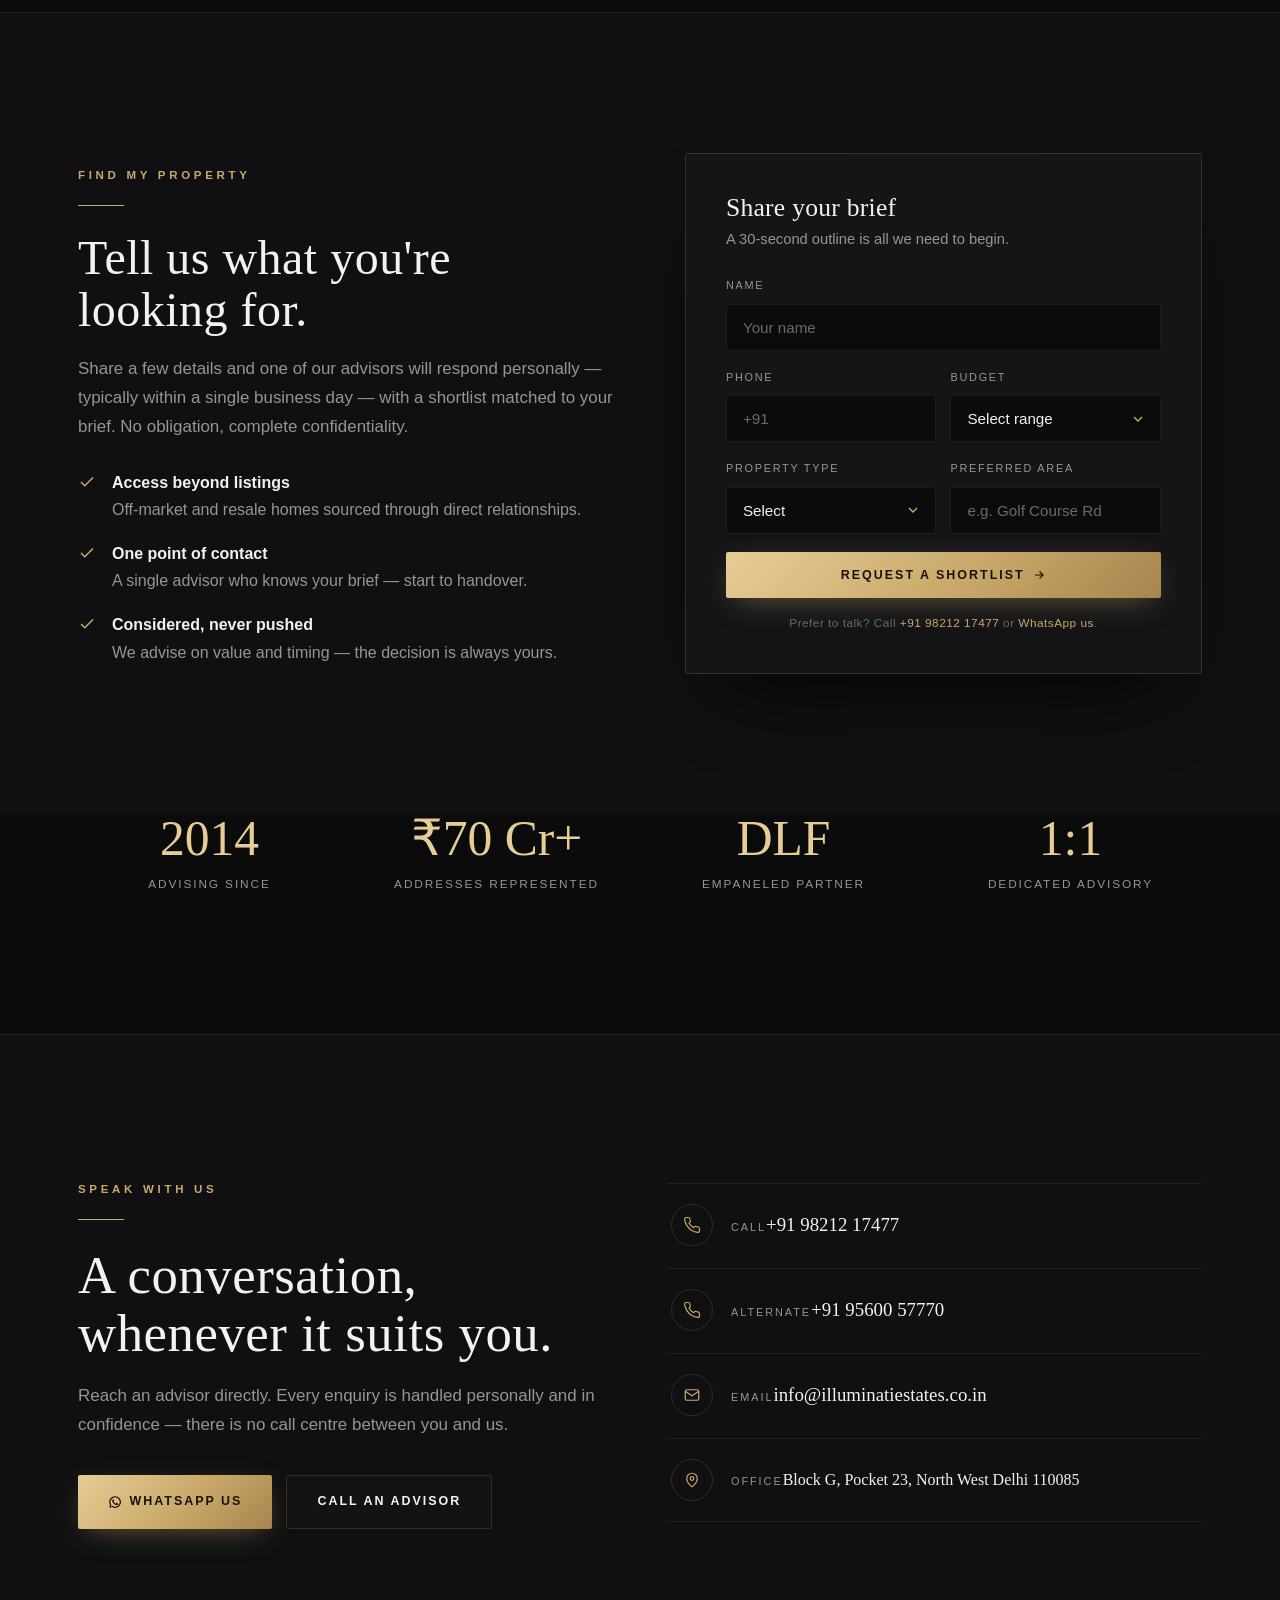
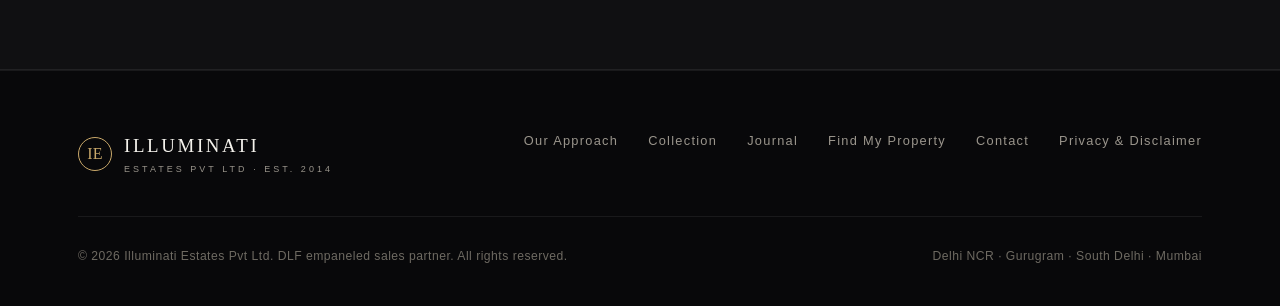
==== commit 2ac334f0: "Add Journal (blog) and Privacy Policy & Disclaimer pages - Imported 3 blog posts from the live site " ====
--- a/index.html
+++ b/index.html
@@ -377,6 +377,7 @@
     <nav class="nav-links" aria-label="Primary">
       <a href="#approach">Our Approach</a>
       <a href="#properties">Collection</a>
+      <a href="blog/">Journal</a>
       <a href="#bespoke">Find My Property</a>
       <a href="#contact">Contact</a>
     </nav>
@@ -395,6 +396,7 @@
 <div class="mobile-panel" id="mobilePanel">
   <a href="#approach">Our Approach</a>
   <a href="#properties">Collection</a>
+  <a href="blog/">Journal</a>
   <a href="#bespoke">Find My Property</a>
   <a href="#contact">Contact</a>
   <a href="tel:+919821217477" class="btn btn-primary">Speak with an Advisor</a>
@@ -718,10 +720,10 @@
       <nav class="foot-links" aria-label="Footer">
         <a href="#approach">Our Approach</a>
         <a href="#properties">Collection</a>
+        <a href="blog/">Journal</a>
         <a href="#bespoke">Find My Property</a>
         <a href="#contact">Contact</a>
-        <a href="#">Careers</a>
-        <a href="#">Privacy &amp; Disclaimer</a>
+        <a href="privacy-policy/">Privacy &amp; Disclaimer</a>
       </nav>
     </div>
     <div class="foot-bottom">
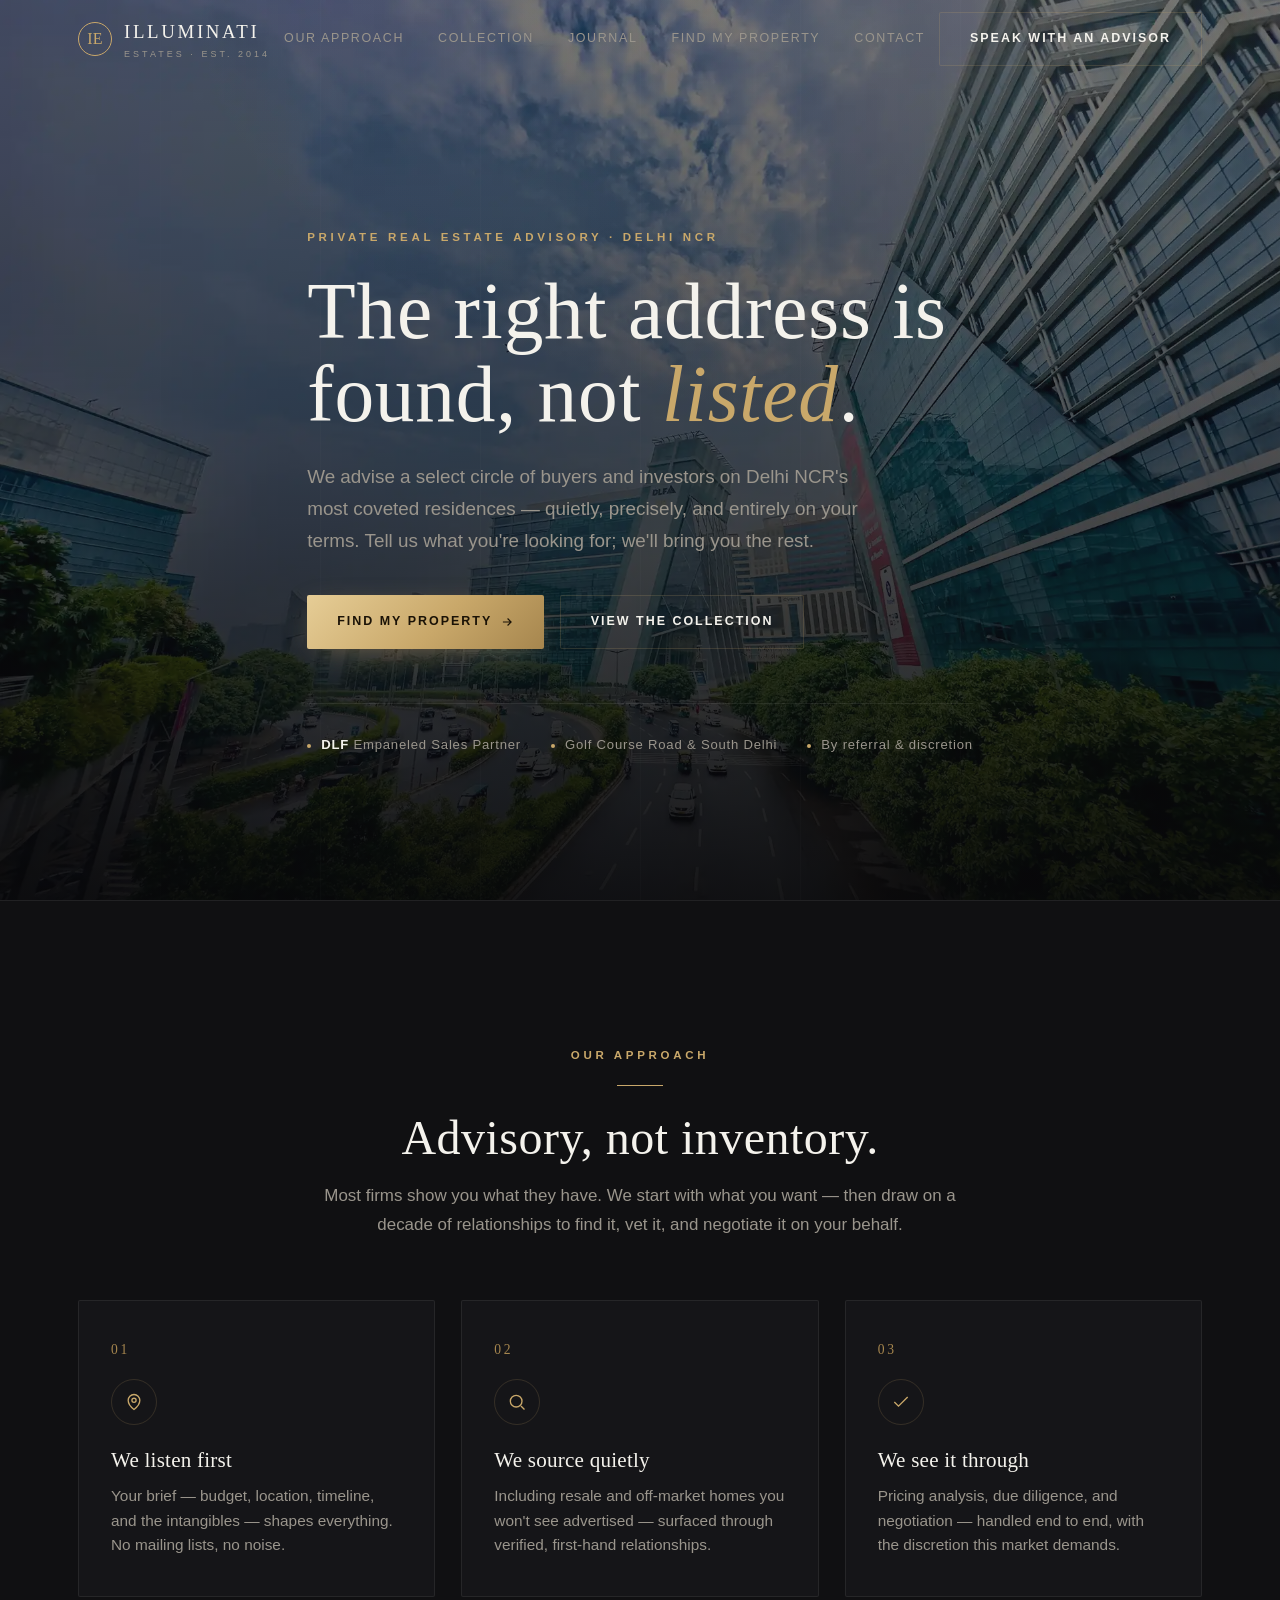
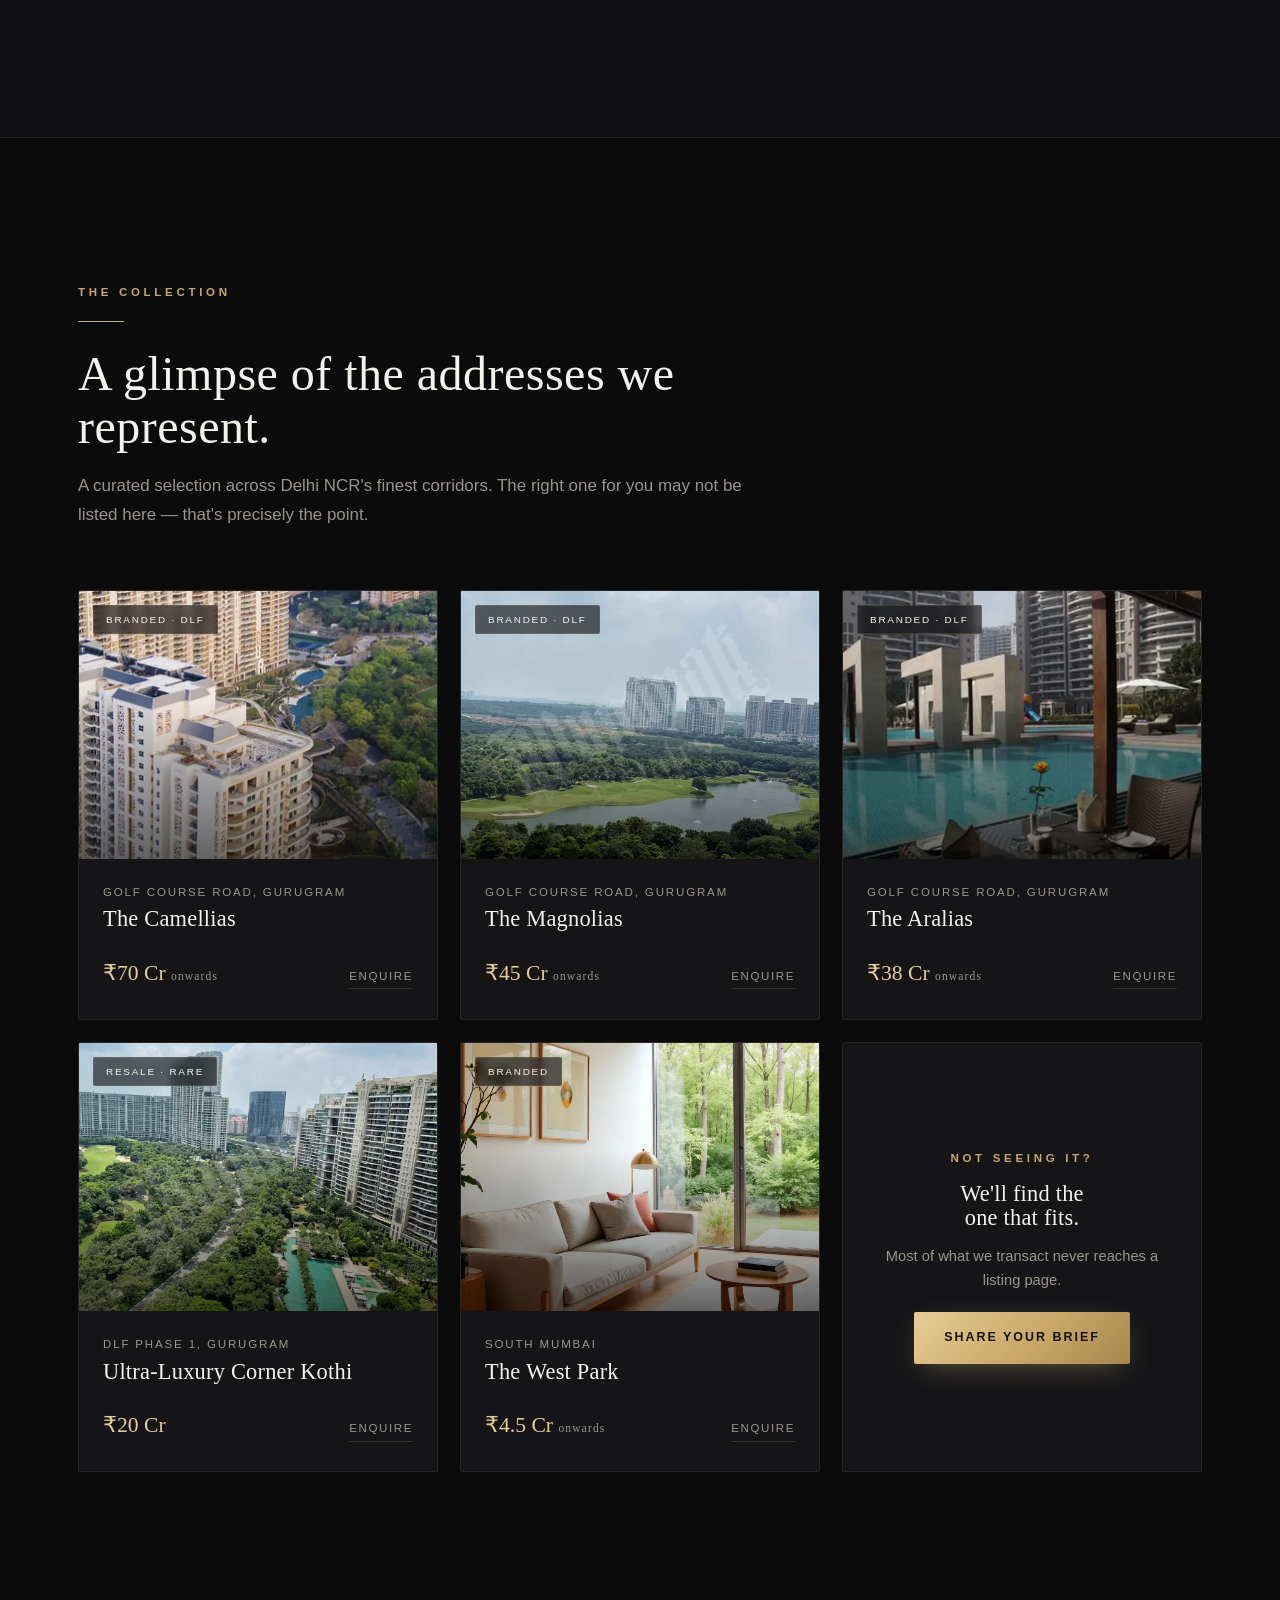
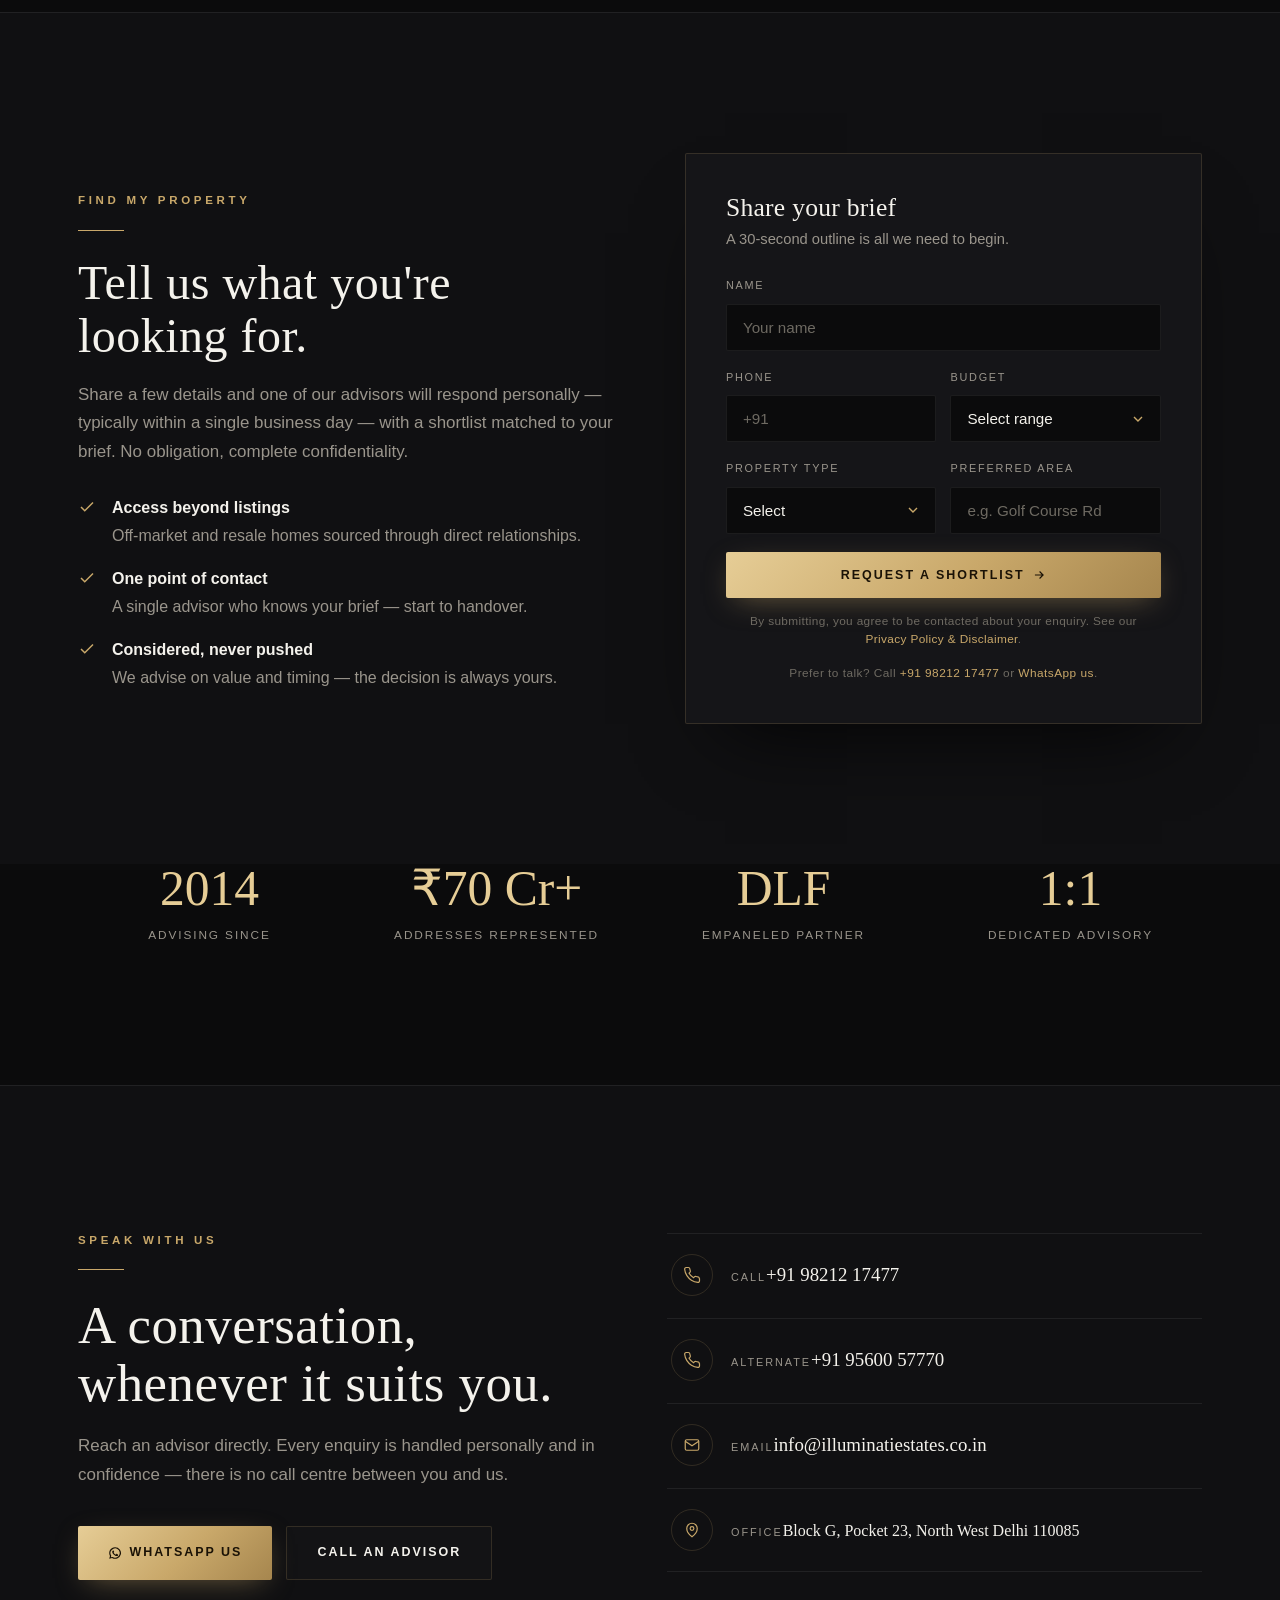
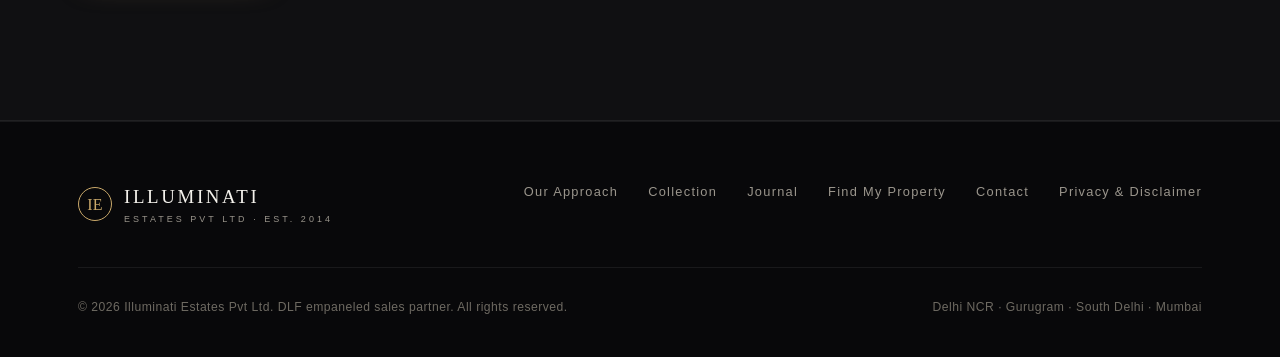
==== commit fcd5a17e: "Wire up enquiry form: WhatsApp prefill + Web3Forms capture - Submit validates Name/Phone (inline err" ====
--- a/index.html
+++ b/index.html
@@ -287,6 +287,20 @@
   .field select{appearance:none;background-image:url("data:image/svg+xml,%3Csvg xmlns='http://www.w3.org/2000/svg' width='12' height='12' viewBox='0 0 12 12'%3E%3Cpath d='M2 4l4 4 4-4' stroke='%23C9A86A' stroke-width='1.4' fill='none'/%3E%3C/svg%3E");background-repeat:no-repeat;background-position:right 16px center}
   .field-row{display:grid;grid-template-columns:1fr 1fr;gap:14px}
   .brief .fine{font-size:.74rem;color:var(--muted-2);margin-top:16px;text-align:center;letter-spacing:.04em}
+  /* honeypot: visually hidden, off-screen; real users never see or fill it */
+  .brief .hp{position:absolute!important;left:-9999px!important;top:auto;width:1px;height:1px;opacity:0;pointer-events:none}
+  .field .err{display:none;color:#E08A6A;font-size:.72rem;letter-spacing:.04em;margin-top:7px}
+  .field.show-err .err{display:block}
+  .field.show-err input,.field.show-err select{border-color:#E08A6A}
+  .brief .consent-line{font-size:.74rem;color:var(--muted-2);margin-top:14px;text-align:center;letter-spacing:.03em;line-height:1.55}
+  .brief .consent-line a{color:var(--gold)}
+  .brief-success{display:none;text-align:center;padding:22px 4px}
+  .brief.sent>*{display:none}
+  .brief.sent .brief-success{display:block}
+  .brief-success .tick-lg{width:58px;height:58px;border:1px solid var(--gold);border-radius:50%;display:grid;place-items:center;color:var(--gold);margin:0 auto 22px}
+  .brief-success .tick-lg svg{width:26px;height:26px}
+  .brief-success h3{font-size:1.6rem;margin-bottom:10px}
+  .brief-success p{color:var(--muted);font-size:.96rem;max-width:38ch;margin:0 auto;line-height:1.7}
 
   /* ---------- Stats strip ---------- */
   .stats{display:grid;grid-template-columns:repeat(4,1fr);gap:24px;text-align:center}
@@ -598,23 +612,34 @@
       </div>
 
       <!-- Brief form (UI only — wire up submission later) -->
-      <form class="brief reveal" id="briefForm" onsubmit="return false;">
+      <form class="brief reveal" id="briefForm" novalidate>
         <h3>Share your brief</h3>
         <p class="sub">A 30-second outline is all we need to begin.</p>
 
-        <div class="field">
+        <!-- Web3Forms: submissions are emailed to your inbox.
+             Replace the access_key value below with your free key from web3forms.com.
+             Until then, the form still works via WhatsApp. -->
+        <input type="hidden" name="access_key" value="YOUR_WEB3FORMS_ACCESS_KEY" />
+        <input type="hidden" name="subject" value="New enquiry — Illuminati Estates website" />
+        <input type="hidden" name="from_name" value="Illuminati Estates Website" />
+        <!-- honeypot -->
+        <input type="checkbox" name="botcheck" class="hp" tabindex="-1" autocomplete="off" aria-hidden="true" />
+
+        <div class="field" id="field-name">
           <label for="f-name">Name</label>
-          <input id="f-name" type="text" placeholder="Your name" autocomplete="name" />
+          <input id="f-name" name="name" type="text" placeholder="Your name" autocomplete="name" required />
+          <span class="err">Please tell us your name.</span>
         </div>
 
         <div class="field-row">
-          <div class="field">
+          <div class="field" id="field-phone">
             <label for="f-phone">Phone</label>
-            <input id="f-phone" type="tel" placeholder="+91" autocomplete="tel" />
+            <input id="f-phone" name="phone" type="tel" placeholder="+91" autocomplete="tel" required />
+            <span class="err">A contact number helps us respond.</span>
           </div>
           <div class="field">
             <label for="f-budget">Budget</label>
-            <select id="f-budget">
+            <select id="f-budget" name="budget">
               <option value="" selected disabled>Select range</option>
               <option>Under ₹5 Cr</option>
               <option>₹5 – 15 Cr</option>
@@ -627,7 +652,7 @@
         <div class="field-row">
           <div class="field">
             <label for="f-type">Property type</label>
-            <select id="f-type">
+            <select id="f-type" name="property_type">
               <option value="" selected disabled>Select</option>
               <option>Apartment / Penthouse</option>
               <option>Villa / Kothi</option>
@@ -637,16 +662,23 @@
           </div>
           <div class="field">
             <label for="f-loc">Preferred area</label>
-            <input id="f-loc" type="text" placeholder="e.g. Golf Course Rd" />
+            <input id="f-loc" name="preferred_area" type="text" placeholder="e.g. Golf Course Rd" />
           </div>
         </div>
 
-        <!-- HYPERLINK / WIRE-UP LATER: form submission or mailto -->
-        <button type="submit" class="btn btn-primary btn-block">
+        <button type="submit" class="btn btn-primary btn-block" id="briefSubmit">
           Request a Shortlist
           <svg viewBox="0 0 24 24" fill="none" stroke="currentColor" stroke-width="2"><path d="M5 12h14M13 6l6 6-6 6"/></svg>
         </button>
+        <p class="consent-line">By submitting, you agree to be contacted about your enquiry. See our <a href="privacy-policy/">Privacy&nbsp;Policy&nbsp;&amp;&nbsp;Disclaimer</a>.</p>
         <p class="fine">Prefer to talk? Call <a href="tel:+919821217477" style="color:var(--gold)">+91 98212 17477</a> or <a href="https://wa.me/919821217477" style="color:var(--gold)">WhatsApp us</a>.</p>
+
+        <!-- success state, shown after submit -->
+        <div class="brief-success" id="briefSuccess">
+          <span class="tick-lg" aria-hidden="true"><svg viewBox="0 0 24 24" fill="none" stroke="currentColor" stroke-width="2"><path d="M20 6L9 17l-5-5"/></svg></span>
+          <h3>Your brief is on its way.</h3>
+          <p>Thank you — an advisor will respond personally, typically within one business day. We've opened WhatsApp so you can send it through or add anything else.</p>
+        </div>
       </form>
     </div>
   </div>
@@ -769,6 +801,68 @@
   } else {
     document.querySelectorAll('.reveal').forEach(function(el){ el.classList.add('in'); });
   }
+
+  // ----- Enquiry form: WhatsApp prefill + background lead capture -----
+  (function(){
+    var form = document.getElementById('briefForm');
+    if (!form) return;
+    var WA_NUMBER = '919821217477';   // WhatsApp / call number for enquiries
+    var keyField = form.querySelector('[name=access_key]');
+
+    // Clear an error state as soon as the user starts fixing the field
+    ['f-name','f-phone'].forEach(function(id){
+      var el = document.getElementById(id);
+      if (el) el.addEventListener('input', function(){ el.closest('.field').classList.remove('show-err'); });
+    });
+
+    function validate(){
+      var ok = true;
+      var checks = [
+        {id:'f-name',  test:function(v){ return v.length > 0; }},
+        {id:'f-phone', test:function(v){ return (v.match(/\d/g)||[]).length >= 6; }}
+      ];
+      checks.forEach(function(c){
+        var el = document.getElementById(c.id);
+        var valid = c.test(el.value.trim());
+        el.closest('.field').classList.toggle('show-err', !valid);
+        if (!valid && ok){ ok = false; el.focus(); }
+      });
+      return ok;
+    }
+
+    function buildMessage(){
+      var g = function(id){ var el=document.getElementById(id); return el && el.value ? el.value.trim() : ''; };
+      var lines = ['Hello Illuminati Estates, I’d like help finding a property.', ''];
+      lines.push('Name: ' + g('f-name'));
+      lines.push('Phone: ' + g('f-phone'));
+      if (g('f-budget')) lines.push('Budget: ' + g('f-budget'));
+      if (g('f-type'))   lines.push('Property type: ' + g('f-type'));
+      if (g('f-loc'))    lines.push('Preferred area: ' + g('f-loc'));
+      return lines.join('\n');
+    }
+
+    form.addEventListener('submit', function(e){
+      e.preventDefault();
+      // honeypot — silently drop bot submissions
+      if (form.botcheck && form.botcheck.checked) return;
+      if (!validate()) return;
+
+      // 1) Open WhatsApp prefilled, inside the click gesture (avoids popup blockers)
+      var waUrl = 'https://wa.me/' + WA_NUMBER + '?text=' + encodeURIComponent(buildMessage());
+      window.open(waUrl, '_blank', 'noopener');
+
+      // 2) Background capture to email via Web3Forms (active once a real key is set)
+      var hasKey = keyField && keyField.value && keyField.value.indexOf('YOUR_') === -1;
+      if (hasKey){
+        fetch('https://api.web3forms.com/submit', {
+          method:'POST', body: new FormData(form)
+        }).catch(function(){ /* non-blocking: WhatsApp already carries the brief */ });
+      }
+
+      // 3) Show the confirmation state
+      form.classList.add('sent');
+    });
+  })();
 </script>
 </body>
 </html>
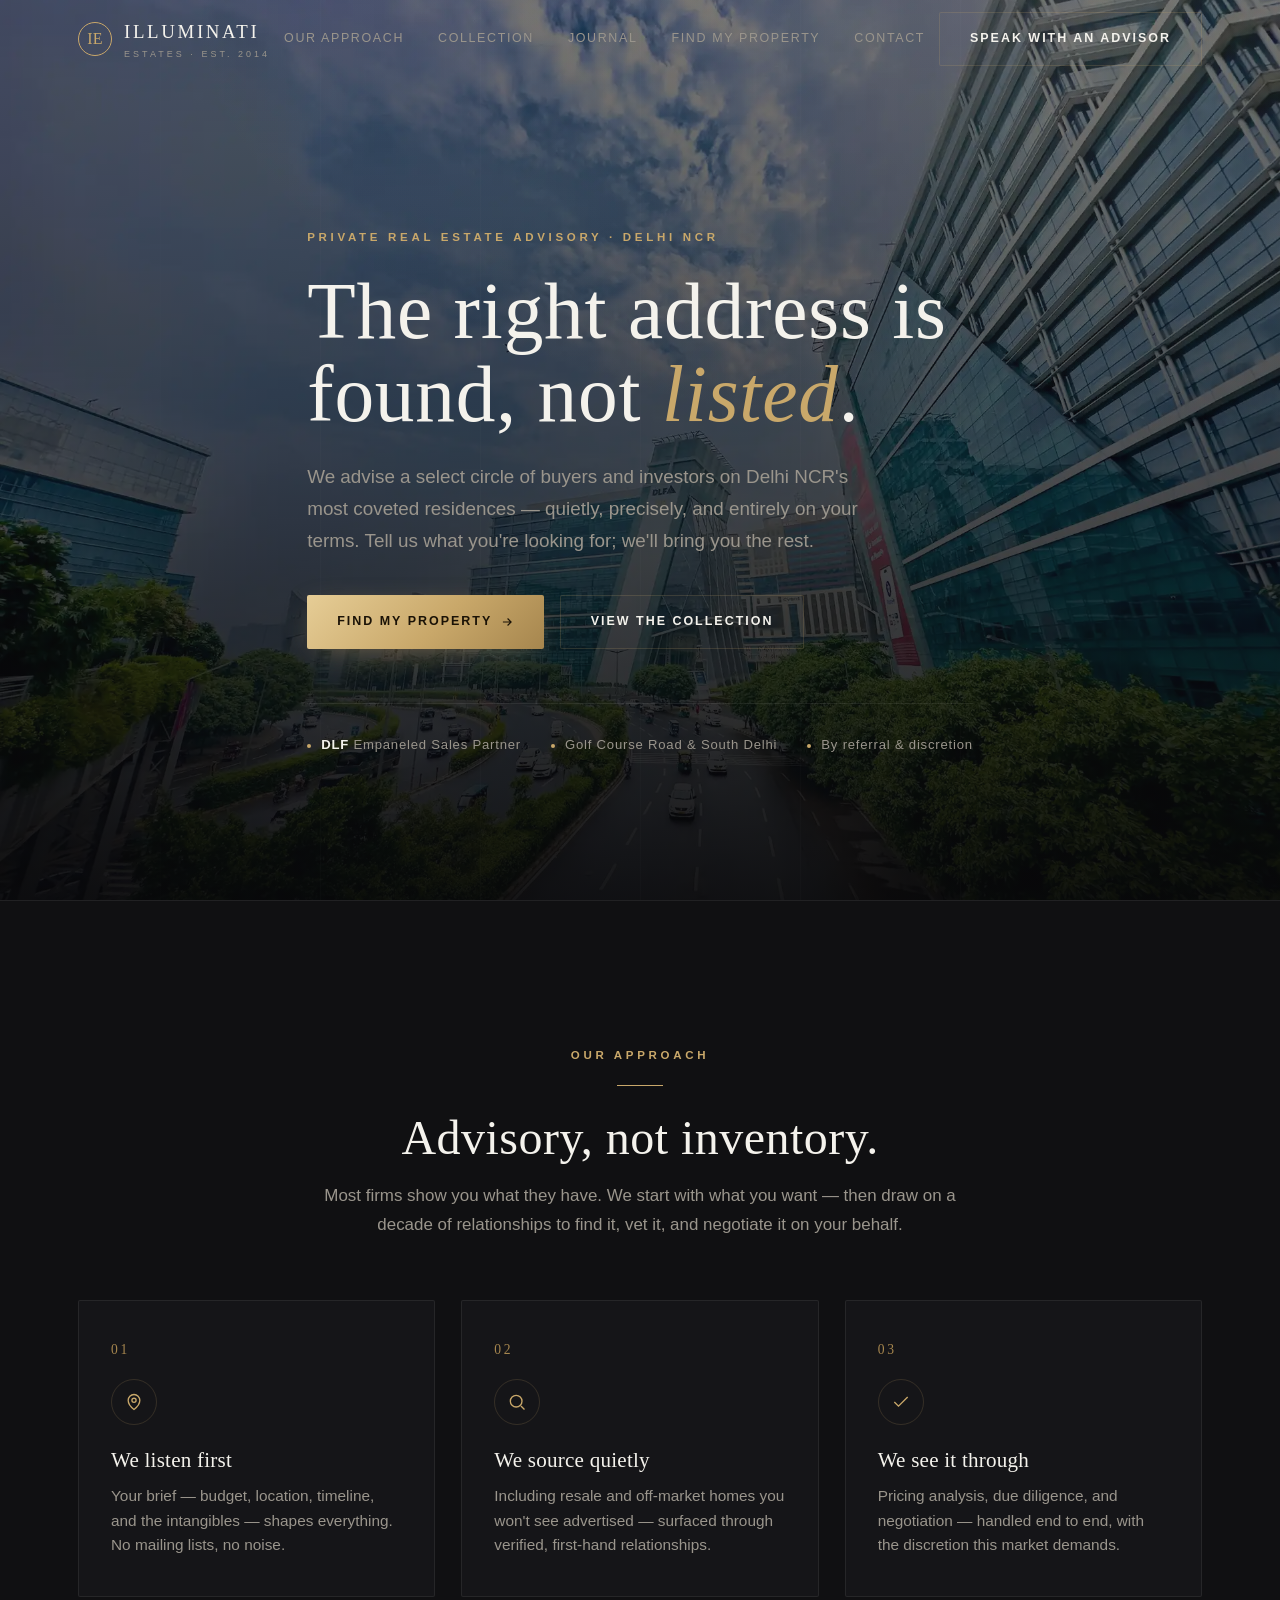
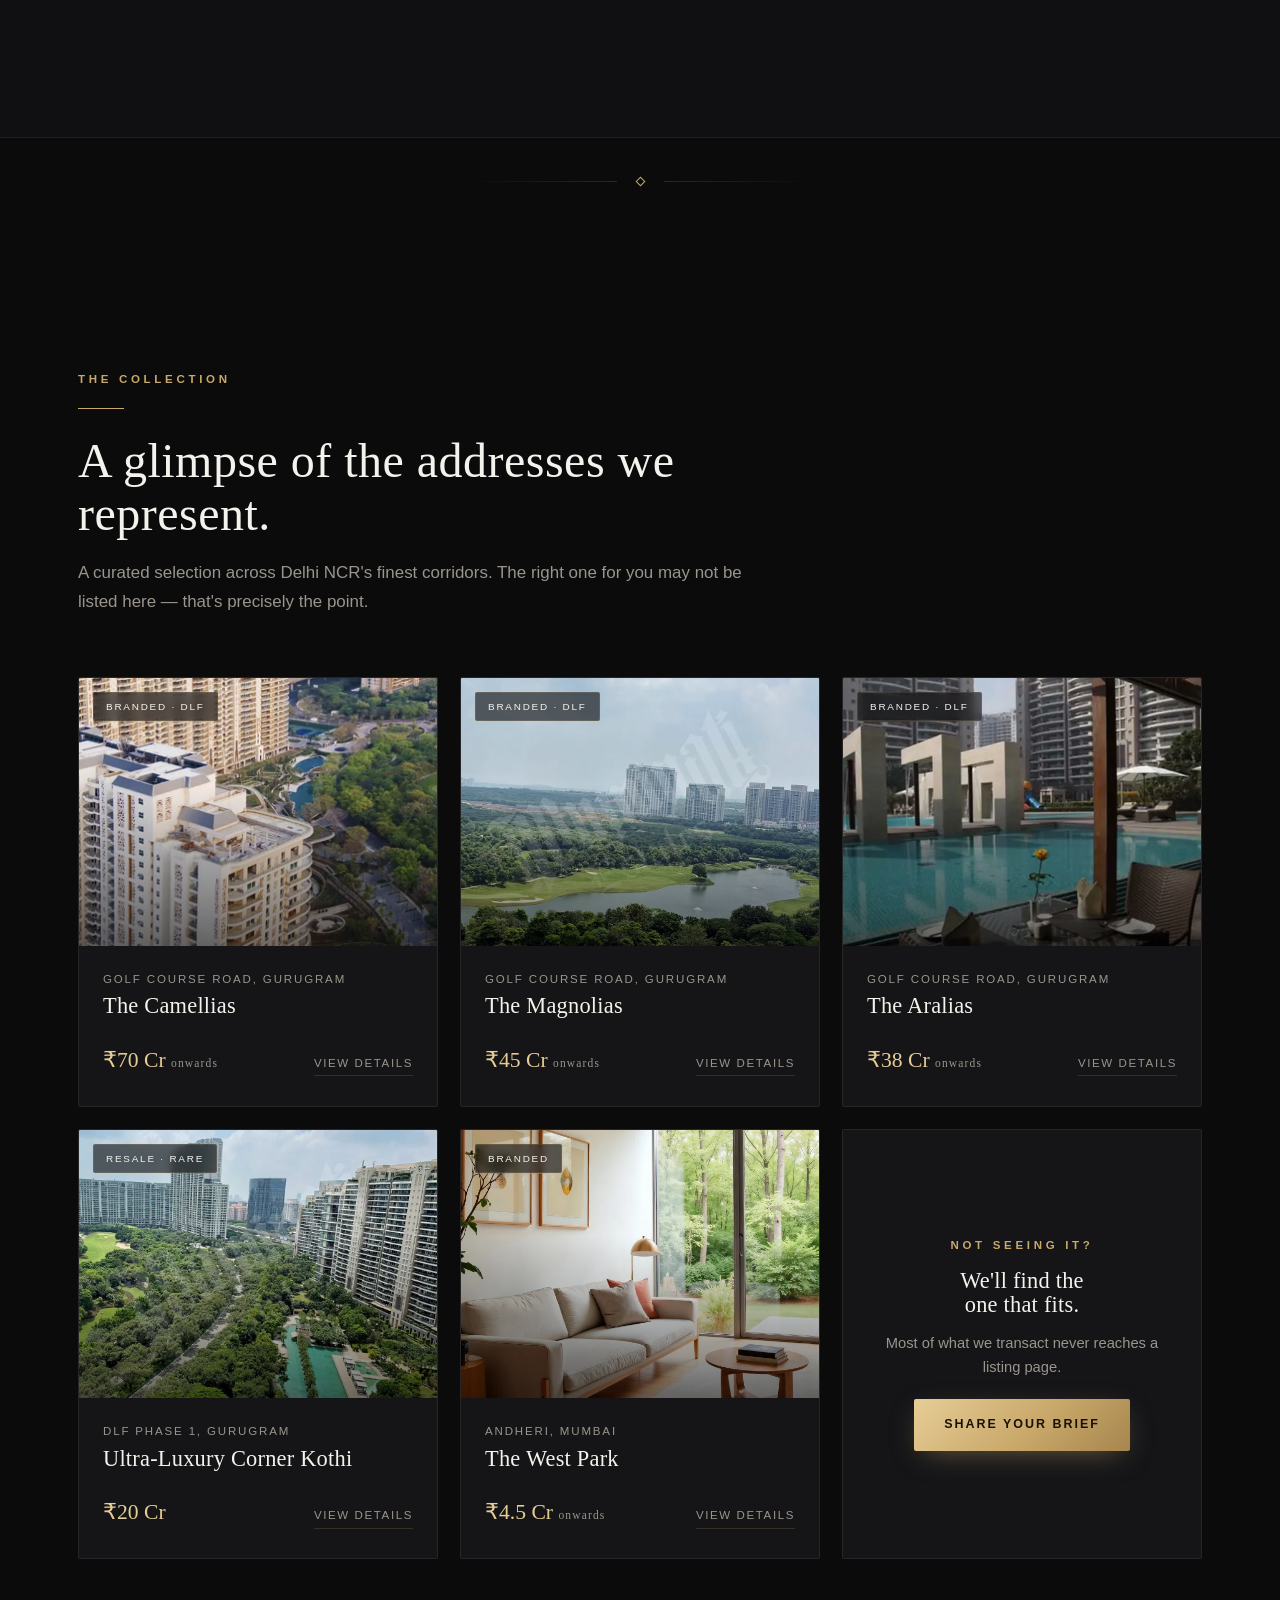
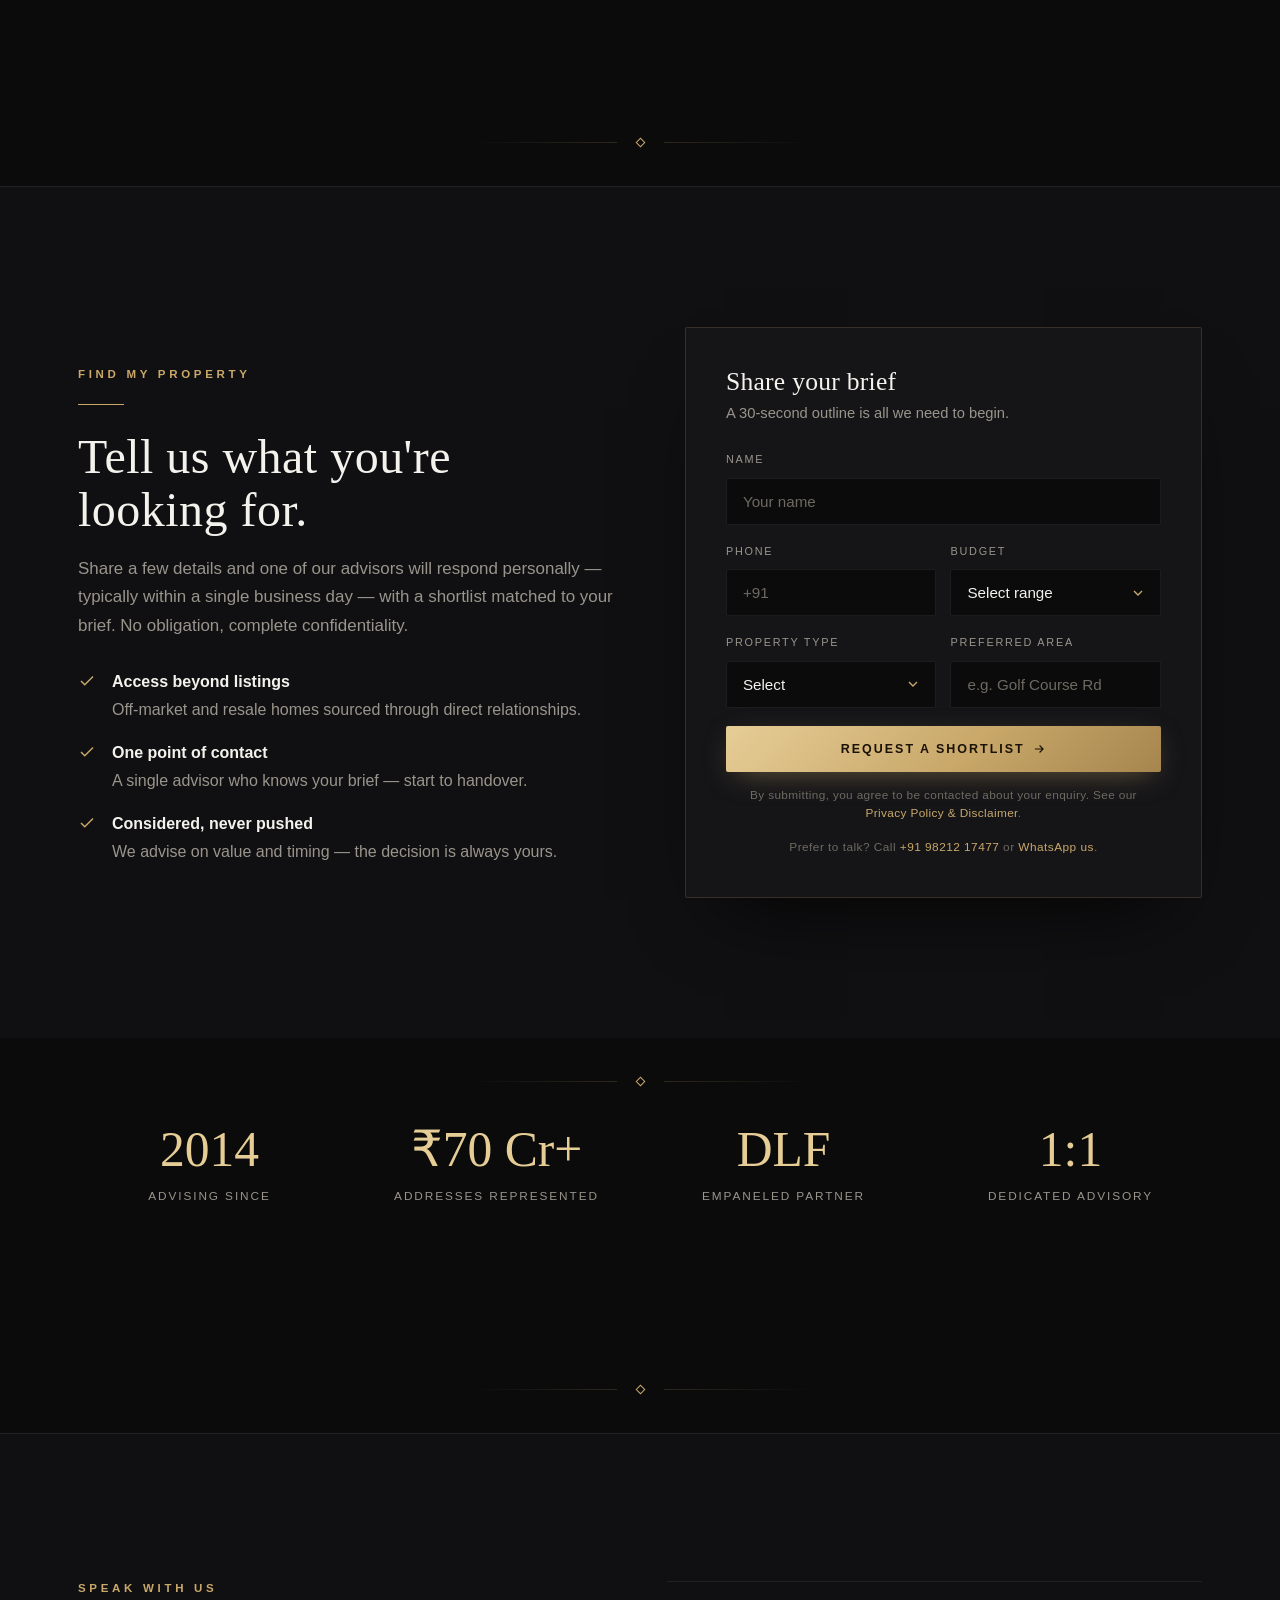
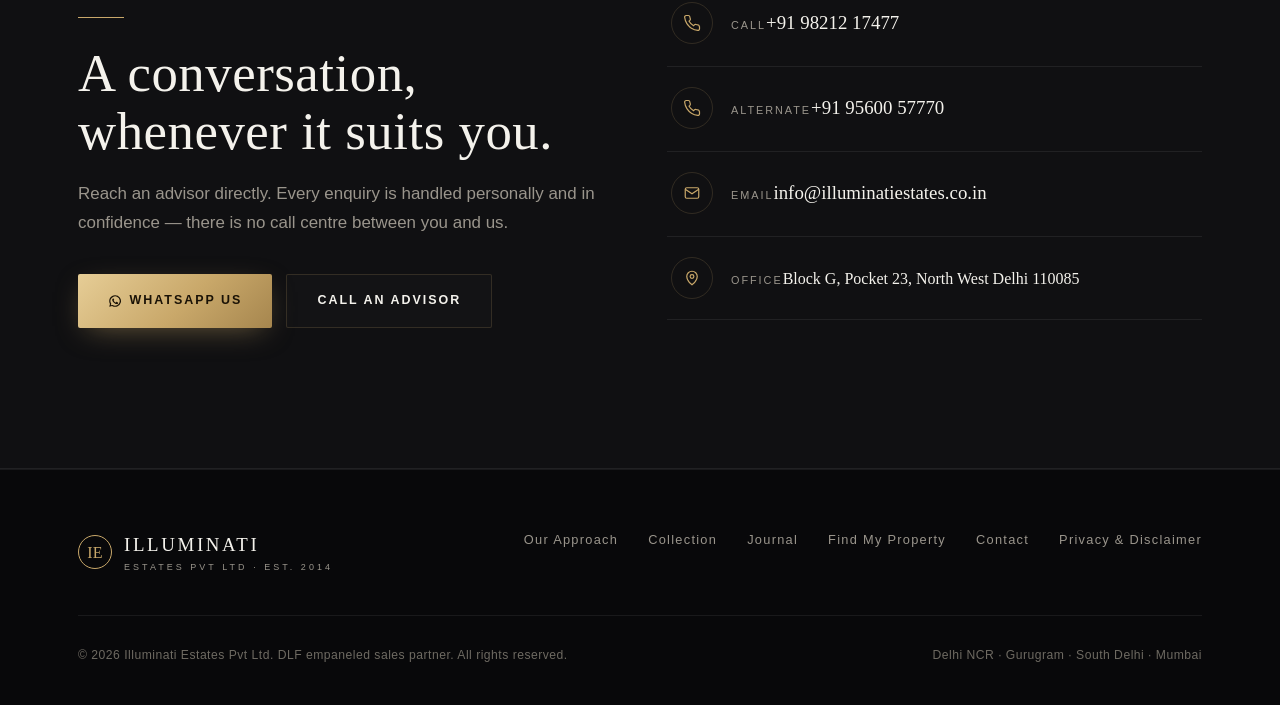
==== commit b4d88085: "Add property detail pages, link listings, add section breaks - 5 property detail pages at /property/" ====
--- a/index.html
+++ b/index.html
@@ -87,6 +87,12 @@
   .center{text-align:center}
   .divider{width:46px;height:1px;background:var(--gold);margin:18px 0 26px}
   .center .divider{margin-left:auto;margin-right:auto}
+  /* ornamental break between sections */
+  .section-break{display:flex;align-items:center;justify-content:center;gap:20px;padding:clamp(14px,4vw,40px) 0}
+  .section-break::before,.section-break::after{content:"";height:1px;width:min(150px,24vw)}
+  .section-break::before{background:linear-gradient(90deg,transparent,var(--line))}
+  .section-break::after{background:linear-gradient(90deg,var(--line),transparent)}
+  .section-break i{width:7px;height:7px;border:1px solid var(--gold);transform:rotate(45deg);flex:none;display:block}
 
   /* ---------- Buttons ---------- */
   .btn{
@@ -227,7 +233,7 @@
   }
   .prop:hover{transform:translateY(-5px);border-color:var(--line);box-shadow:0 30px 60px -30px rgba(0,0,0,.8)}
   .prop-img{
-    aspect-ratio:4/3;position:relative;overflow:hidden;
+    display:block;aspect-ratio:4/3;position:relative;overflow:hidden;
   }
   .prop-img .ph{position:absolute;inset:0;transition:transform .6s ease}
   .prop:hover .prop-img .ph{transform:scale(1.05)}
@@ -252,6 +258,8 @@
   .prop-body{padding:24px 24px 28px;display:flex;flex-direction:column;gap:6px;flex:1}
   .prop-loc{font-size:.72rem;letter-spacing:.16em;text-transform:uppercase;color:var(--muted)}
   .prop h3{font-size:1.4rem}
+  .prop h3 a{transition:color .2s}
+  .prop:hover h3 a{color:var(--gold-bright)}
   .prop-price{margin-top:auto;padding-top:18px;display:flex;align-items:baseline;justify-content:space-between;gap:10px}
   .prop-price .amt{font-family:var(--serif);color:var(--gold-bright);font-size:1.35rem}
   .prop-price .amt span{font-size:.72rem;color:var(--muted);letter-spacing:.1em}
@@ -494,6 +502,8 @@
 </section>
 
 <!-- ===================== FEATURED PROPERTIES ===================== -->
+<div class="wrap"><div class="section-break" aria-hidden="true"><i></i></div></div>
+
 <section class="pad" id="properties">
   <div class="wrap">
     <div class="head reveal">
@@ -506,65 +516,65 @@
     <div class="grid-props">
       <!-- Property 1 -->
       <article class="prop reveal">
-        <div class="prop-img"><img class="ph ph-1" src="uploads/properties/dlf-the-camellias/dlf-the-camellias-001.webp" alt="DLF The Camellias, Golf Course Road, Gurugram" loading="lazy" decoding="async" /><span class="prop-tag">Branded · DLF</span></div>
+        <a class="prop-img" href="property/dlf-the-camellias/" aria-label="View The Camellias"><img class="ph ph-1" src="uploads/properties/dlf-the-camellias/dlf-the-camellias-001.webp" alt="DLF The Camellias, Golf Course Road, Gurugram" loading="lazy" decoding="async" /><span class="prop-tag">Branded · DLF</span></a>
         <div class="prop-body">
           <span class="prop-loc">Golf Course Road, Gurugram</span>
-          <h3>The Camellias</h3>
+          <h3><a href="property/dlf-the-camellias/">The Camellias</a></h3>
           <div class="prop-price">
             <span class="amt">₹70 Cr <span>onwards</span></span>
-            <a href="#bespoke">Enquire</a>
+            <a href="property/dlf-the-camellias/">View details</a>
           </div>
         </div>
       </article>
 
       <!-- Property 2 -->
       <article class="prop reveal">
-        <div class="prop-img"><img class="ph ph-2" src="uploads/properties/dlf-magnolias/dlf-magnolias-001.webp" alt="DLF The Magnolias, Golf Course Road, Gurugram" loading="lazy" decoding="async" /><span class="prop-tag">Branded · DLF</span></div>
+        <a class="prop-img" href="property/dlf-magnolias/" aria-label="View The Magnolias"><img class="ph ph-2" src="uploads/properties/dlf-magnolias/dlf-magnolias-001.webp" alt="DLF The Magnolias, Golf Course Road, Gurugram" loading="lazy" decoding="async" /><span class="prop-tag">Branded · DLF</span></a>
         <div class="prop-body">
           <span class="prop-loc">Golf Course Road, Gurugram</span>
-          <h3>The Magnolias</h3>
+          <h3><a href="property/dlf-magnolias/">The Magnolias</a></h3>
           <div class="prop-price">
             <span class="amt">₹45 Cr <span>onwards</span></span>
-            <a href="#bespoke">Enquire</a>
+            <a href="property/dlf-magnolias/">View details</a>
           </div>
         </div>
       </article>
 
       <!-- Property 3 -->
       <article class="prop reveal">
-        <div class="prop-img"><img class="ph ph-3" src="uploads/properties/dlf-aralias/dlf-aralias-001.webp" alt="DLF The Aralias, Golf Course Road, Gurugram" loading="lazy" decoding="async" /><span class="prop-tag">Branded · DLF</span></div>
+        <a class="prop-img" href="property/dlf-aralias/" aria-label="View The Aralias"><img class="ph ph-3" src="uploads/properties/dlf-aralias/dlf-aralias-001.webp" alt="DLF The Aralias, Golf Course Road, Gurugram" loading="lazy" decoding="async" /><span class="prop-tag">Branded · DLF</span></a>
         <div class="prop-body">
           <span class="prop-loc">Golf Course Road, Gurugram</span>
-          <h3>The Aralias</h3>
+          <h3><a href="property/dlf-aralias/">The Aralias</a></h3>
           <div class="prop-price">
             <span class="amt">₹38 Cr <span>onwards</span></span>
-            <a href="#bespoke">Enquire</a>
+            <a href="property/dlf-aralias/">View details</a>
           </div>
         </div>
       </article>
 
       <!-- Property 4 -->
       <article class="prop reveal">
-        <div class="prop-img"><img class="ph ph-4" src="assets/img/real-estate/property-exterior-7.webp" alt="Ultra-luxury corner kothi, DLF Phase 1, Gurugram" loading="lazy" decoding="async" /><span class="prop-tag">Resale · Rare</span></div>
+        <a class="prop-img" href="property/ultra-luxury-corner-kothi/" aria-label="View the Ultra-Luxury Corner Kothi"><img class="ph ph-4" src="assets/img/real-estate/property-exterior-7.webp" alt="Ultra-luxury corner kothi, DLF Phase 1, Gurugram" loading="lazy" decoding="async" /><span class="prop-tag">Resale · Rare</span></a>
         <div class="prop-body">
           <span class="prop-loc">DLF Phase 1, Gurugram</span>
-          <h3>Ultra-Luxury Corner Kothi</h3>
+          <h3><a href="property/ultra-luxury-corner-kothi/">Ultra-Luxury Corner Kothi</a></h3>
           <div class="prop-price">
             <span class="amt">₹20 Cr</span>
-            <a href="#bespoke">Enquire</a>
+            <a href="property/ultra-luxury-corner-kothi/">View details</a>
           </div>
         </div>
       </article>
 
       <!-- Property 5 -->
       <article class="prop reveal">
-        <div class="prop-img"><img class="ph ph-5" src="uploads/properties/the-west-park/the-west-park-001.webp" alt="The West Park residence, South Mumbai" loading="lazy" decoding="async" /><span class="prop-tag">Branded</span></div>
+        <a class="prop-img" href="property/the-west-park/" aria-label="View The West Park"><img class="ph ph-5" src="uploads/properties/the-west-park/the-west-park-001.webp" alt="The West Park residence, Andheri, Mumbai" loading="lazy" decoding="async" /><span class="prop-tag">Branded</span></a>
         <div class="prop-body">
-          <span class="prop-loc">South Mumbai</span>
-          <h3>The West Park</h3>
+          <span class="prop-loc">Andheri, Mumbai</span>
+          <h3><a href="property/the-west-park/">The West Park</a></h3>
           <div class="prop-price">
             <span class="amt">₹4.5 Cr <span>onwards</span></span>
-            <a href="#bespoke">Enquire</a>
+            <a href="property/the-west-park/">View details</a>
           </div>
         </div>
       </article>
@@ -583,6 +593,8 @@
 </section>
 
 <!-- ===================== BESPOKE / FIND MY PROPERTY ===================== -->
+<div class="wrap"><div class="section-break" aria-hidden="true"><i></i></div></div>
+
 <section class="bespoke pad" id="bespoke">
   <div class="wrap">
     <div class="bespoke-grid">
@@ -685,6 +697,8 @@
 </section>
 
 <!-- ===================== STATS ===================== -->
+<div class="wrap"><div class="section-break" aria-hidden="true"><i></i></div></div>
+
 <section class="pad" style="padding-top:0">
   <div class="wrap">
     <div class="stats">
@@ -697,6 +711,8 @@
 </section>
 
 <!-- ===================== CONTACT ===================== -->
+<div class="wrap"><div class="section-break" aria-hidden="true"><i></i></div></div>
+
 <section class="contact approach pad" id="contact">
   <div class="wrap">
     <div class="contact-grid">
